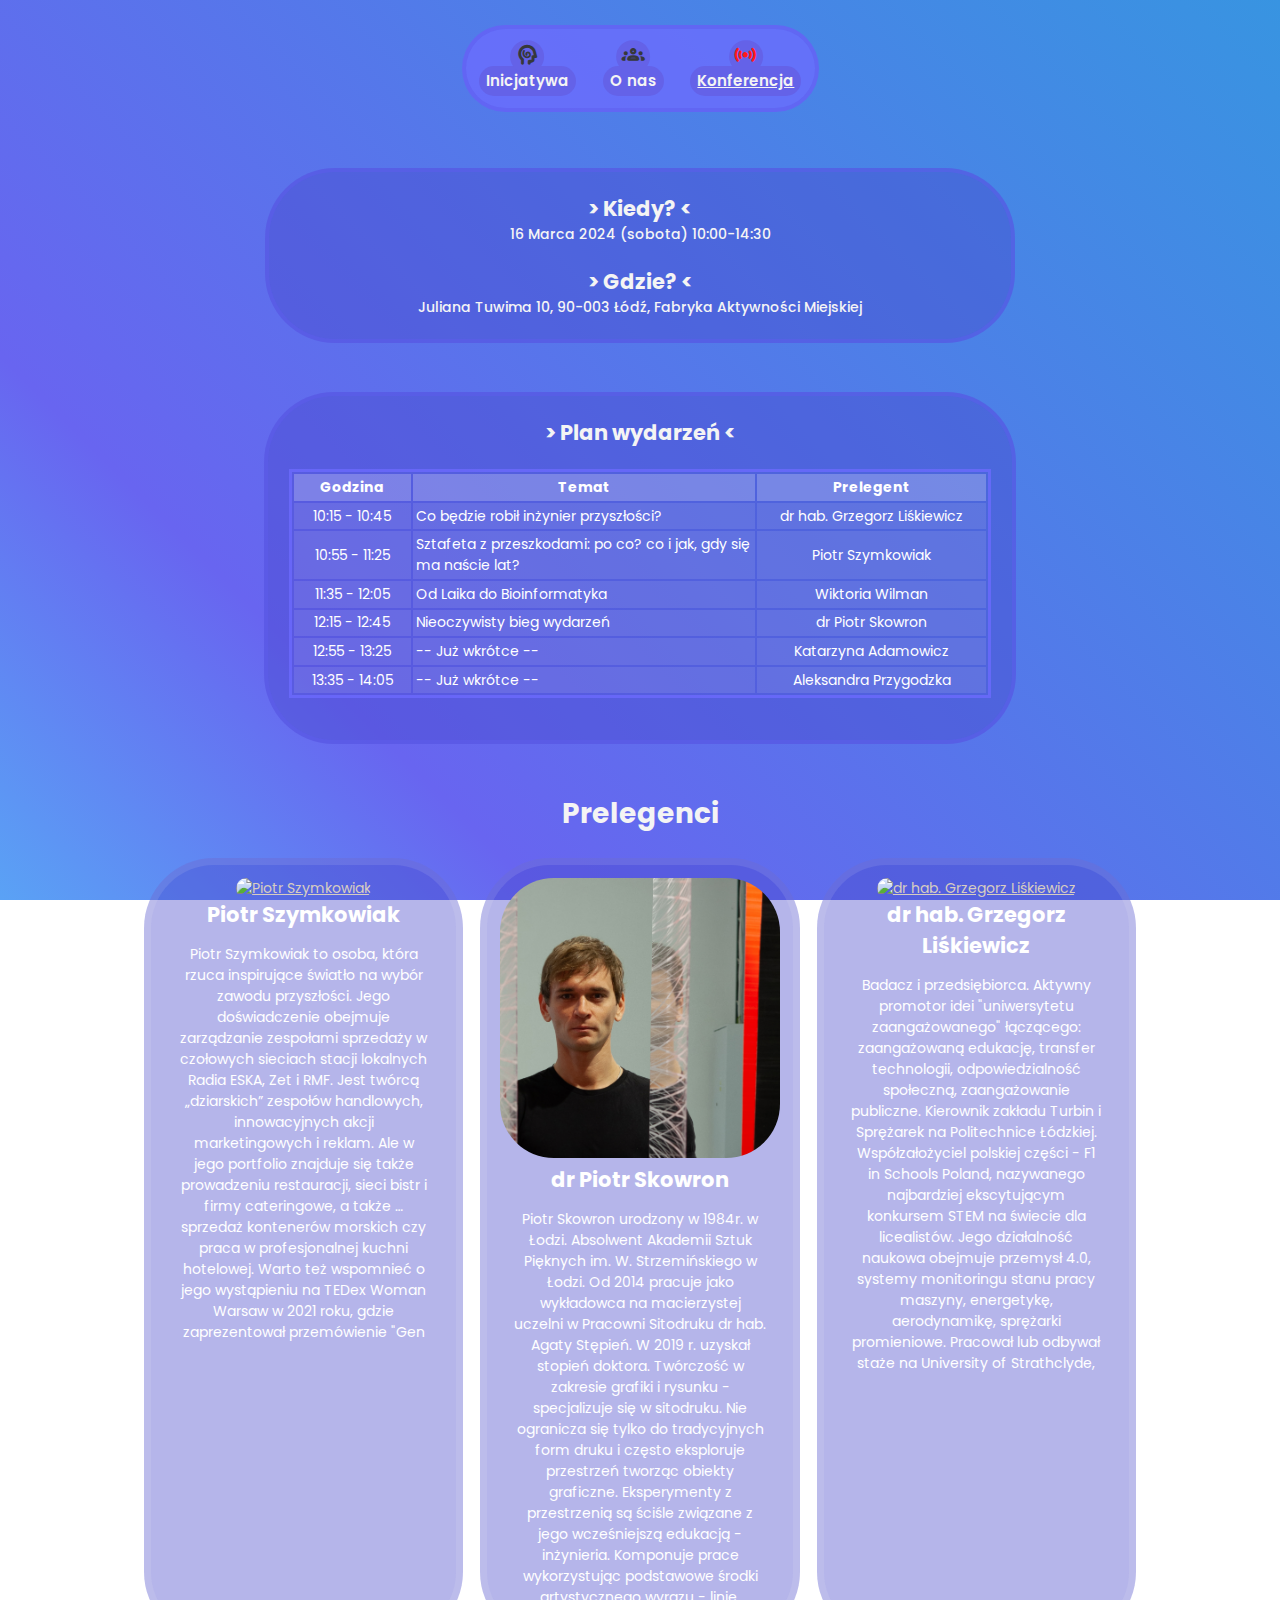
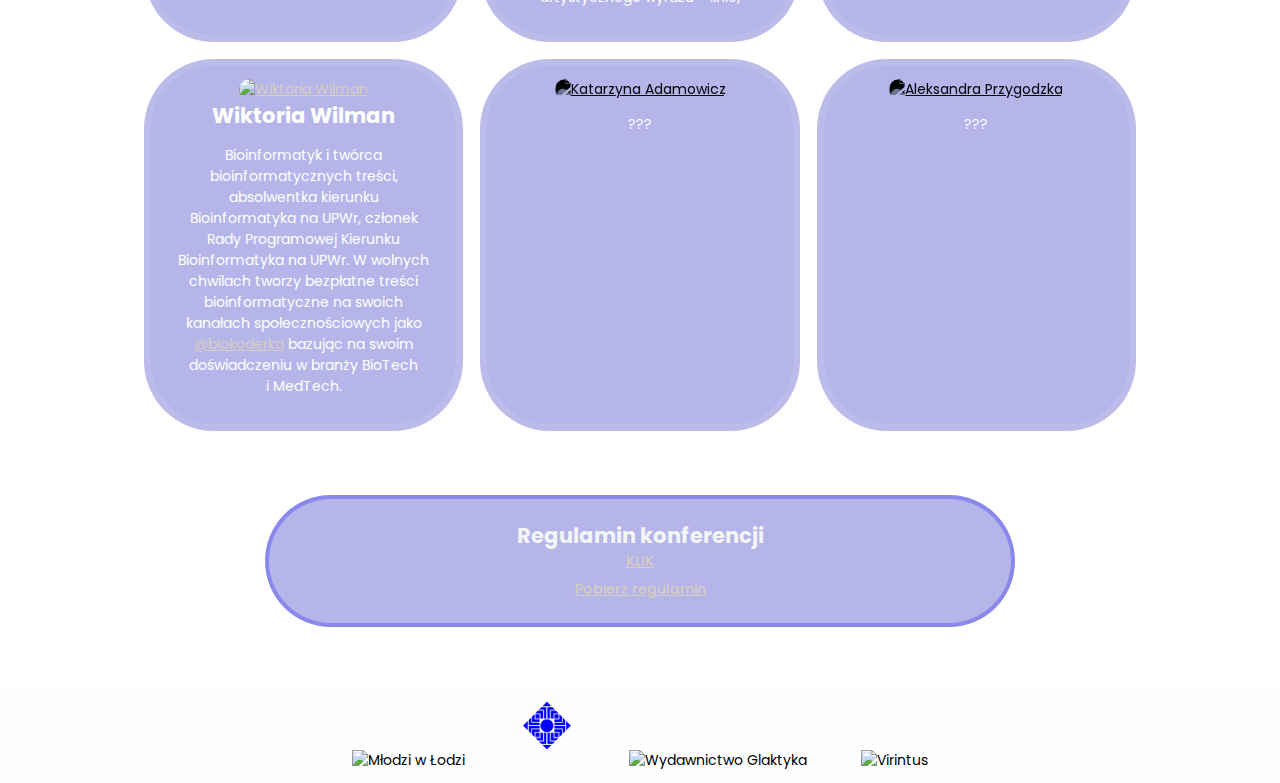
==== konferencja.html @ 632f5983 "Update konferencja.html" ====
<!DOCTYPE html>
<html lang="pl">
<head>
    <meta charset="UTF-8">
    <meta name="viewport" content="width=device-width, initial-scale=1.0">
    <meta http-equiv="ScreenOrientation" content="autoRotate:disabled">
    <title>Kariera Obiecana - Konferencja</title>

    <link rel="stylesheet" href="css/style.css">

    <link rel="icon" href="assets/logo-title2.png">
    <link href="./fontello/css/fontello.css" rel="stylesheet" type="text/css" />
    <link rel="stylesheet" href="https://fonts.googleapis.com/css2?family=Material+Symbols+Rounded:opsz,wght,FILL,GRAD@20..48,100..700,0..1,-50..200" />
</head>
<body>
    <!-- Change pages / navbar (if any are implemented) -->
    <header class="selection-menu">
        
        <a href="index.html">
            Inicjatywa
            <span class="material-symbols-rounded">
                cognition
            </span>
        </a>
        <a href="zespol.html">
            O nas
            <span class="material-symbols-rounded">
                groups
            </span>
        </a>
        <a class="selected" href="konferencja.html">
            Konferencja
            <span style="color: #ff1919" class="material-symbols-rounded">
                sensors
            </span>
        </a>
        <!-- <a href="">
            Zdjęcia
            <img src="./assets/Camera.webp" alt="!">
        </a> -->
    </header>


    <!-- Konferencja - tabela z całym info o konferencji -->

    <!-- 
        co? gdzie? kiedy? 
        10:00 - 14:30
        plan wydarzeń
        prelegenci (zdjęcie icon, odnośnik do profilu):
            Piotr Szymkowiak
            dr. Piotr Skowron
            dr hab. Grzegorz Liśkiewicz
            Wiktoria Wilman
            ???
            ???
    -->

    <!-- Description of what we do -->
    <main>
        <div class="aboutus">
            <h3>> Kiedy? <</h3>
            <p>
                16 Marca 2024 (sobota) 10:00-14:30
            </p> <br>
            <h3>> Gdzie? <</h3>
            <p>
                Juliana Tuwima 10, 90-003 Łódź, Fabryka Aktywności Miejskiej
            </p>
        </div>
        <br>
        <div class="aboutus">
            <h3>> Plan wydarzeń <</h3>
            <br>
            <p>
                <table>
                    <tr>
                        <th>Godzina</th>
                        <th>Temat</th>
                        <th>Prelegent</th>
                    </tr>
                    <tr>
                        <td>10:15 - 10:45</td>
                        <td class="tab-left">Co będzie robił inżynier przyszłości?</td>
                        <td>dr hab. Grzegorz Liśkiewicz</td>
                    </tr>
                    <tr>
                        <td>10:55 - 11:25</td>
                        <td class="tab-left">Sztafeta z przeszkodami: po co? co i jak, gdy się ma naście lat?</td>
                        <td>Piotr Szymkowiak</td>
                    </tr>
                    <tr>
                        <td>11:35 - 12:05</td>
                        <td class="tab-left">Od Laika do Bioinformatyka</td>
                        <td>Wiktoria Wilman</td>
                    </tr>
                    <tr>
                        <td>12:15 - 12:45</td>
                        <td class="tab-left">Nieoczywisty bieg wydarzeń</td>
                        <td>dr Piotr Skowron</td>
                    </tr>
                    <tr>
                        <td>12:55 - 13:25</td>
                        <td class="tab-left">-- Już wkrótce --</td>
                        <td>Katarzyna Adamowicz</td>
                    </tr>
                    <tr>
                        <td>13:35 - 14:05</td>
                        <td class="tab-left">-- Już wkrótce --</td>
                        <td>Aleksandra Przygodzka</td>
                    </tr>
                </table>
                <br>
            </p>
        </div>
        <br>
        <h1>Prelegenci</h1>
        <div class="prelegenci">
            <div id="prl1" class="prelegent">
                <a href="https://www.facebook.com/szymkowiak.piotr" target="_blank"><img src="./prelegenci/piotr_szymkowiak.jpg" alt="Piotr Szymkowiak"></a>
                <h2>Piotr Szymkowiak</h2>
                <p>Piotr Szymkowiak to osoba, która rzuca inspirujące światło na wybór zawodu przyszłości. 
                    Jego doświadczenie obejmuje zarządzanie zespołami sprzedaży w czołowych sieciach stacji lokalnych Radia ESKA, Zet i RMF. 
                    Jest twórcą „dziarskich” zespołów handlowych, innowacyjnych akcji marketingowych i reklam. 
                    Ale w jego portfolio znajduje się także prowadzeniu restauracji, sieci bistr i firmy cateringowe, a także … 
                    sprzedaż kontenerów morskich czy praca w profesjonalnej kuchni hotelowej. 
                    Warto też wspomnieć o jego wystąpieniu na TEDex Woman Warsaw w 2021 roku, gdzie zaprezentował przemówienie "Gen zaradności", opowiadając o doświadczeniach z czasu pandemii: 
                    pieczeniu i sprzedaży torów bezowych oraz rzemieślniczej produkcji kimchi, jako przykładów elastyczności i kreatywności w nieprzewidywalnie zmiennych czasach.</p>
            </div>
            <div id="prl2" class="prelegent">
                <a href="https://www.instagram.com/larkhman/" target="_blank"><img src="./prelegenci/piotr_skowron.jpg" alt="dr Piotr Skowron"></a>
                <h2>dr Piotr Skowron</h2>
                <p>Piotr Skowron urodzony w 1984r. w Łodzi. Absolwent Akademii Sztuk Pięknych
                    im. W. Strzemińskiego w Łodzi. Od 2014 pracuje jako wykładowca na macierzystej uczelni
                    w Pracowni Sitodruku dr hab. Agaty Stępień. W 2019 r. uzyskał stopień doktora. Twórczość
                    w zakresie grafiki i rysunku - specjalizuje się w sitodruku. Nie ogranicza się tylko do tradycyjnych
                    form druku i często eksploruje przestrzeń tworząc obiekty graficzne. Eksperymenty z przestrzenią
                    są ściśle związane z jego wcześniejszą edukacją - inżynieria. Komponuje prace wykorzystując
                    podstawowe środki artystycznego wyrazu - linie, płaszczyzny, kontrasty kolorów i faktur.</p>
            </div>
            <div id="prl3" class="prelegent">
                <a href="https://www.linkedin.com/in/grzegorz-liskiewicz/" target="_blank"><img src="./prelegenci/grzegorz_liskiewicz.jpg" alt="dr hab. Grzegorz Liśkiewicz"></a>
                <h2>dr hab. Grzegorz Liśkiewicz</h2>
                <p>Badacz i przedsiębiorca. Aktywny promotor idei "uniwersytetu zaangażowanego" łączącego: zaangażowaną edukację, transfer technologii, 
                    odpowiedzialność społeczną, zaangażowanie publiczne. Kierownik zakładu Turbin i Sprężarek na Politechnice Łódzkiej. 
                    Współzałożyciel polskiej części - F1 in Schools Poland, nazywanego najbardziej ekscytującym konkursem STEM na świecie dla licealistów.
                    Jego działalność naukowa obejmuje przemysł 4.0, systemy monitoringu stanu pracy maszyny, energetykę, aerodynamikę, sprężarki promieniowe. 
                    Pracował lub odbywał staże na University of Strathclyde, University of Leeds, University of Oxford, University of Cambridge, General Electric. 
                    Pełnił funkcje pełnomocnika Rektora ds. Przedsiębiorczości Akademickiej, Członka Zarządu Stowarzyszenia Top 500 Innovators i Spółki Celowej Politechniki Łódzkiej. 
                    Jest członkiem American Society of Mechanical Engineering, Institute of Physics, The Institution of Engineering and Technology, 
                    Strathclyde Alumni Society. Mentor w programach TopMinds oraz Startups by Łódź.</p>
            </div>
            <div id="prl4" class="prelegent">
                <a href="https://www.instagram.com/biokoderka/" target="_blank"><img src="./prelegenci/Wiktoria-Wilman.png" alt="Wiktoria Wilman"></a>
                <h2>Wiktoria Wilman</h2>
                <p>Bioinformatyk i twórca bioinformatycznych treści, absolwentka kierunku Bioinformatyka na UPWr, członek Rady Programowej Kierunku Bioinformatyka na UPWr. W wolnych chwilach tworzy bezpłatne treści bioinformatyczne na swoich kanałach społecznościowych jako <a href="https://www.instagram.com/biokoderka/">@biokoderka</a> bazując na swoim doświadczeniu w branży BioTech <br>i MedTech.</p>
            </div>
            <div id="prl5" class="prelegent">
                <a href="" target="_blank"><img class="blue-filter" src="./assets/onas.png" alt="Katarzyna Adamowicz"></a>
                <h2><!--Katarzyna Adamowicz--></h2>
                <p>???</p>
            </div>
            <div id="prl6" class="prelegent">
                <a href="" target="_blank"><img class="blue-filter" src="./assets/onas.png" alt="Aleksandra Przygodzka"></a>
                <h2><!--Aleksandra Przygodzka--></h2>
                <p>???</p>
            </div>
        </div>
    </main>
    <div class="aboutus">
        <h3>Regulamin konferencji </h3>
        <p><a target="_blank" href="./Regulamin_Konferencji.pdf">KLIK</a></p>
        
        <p><a href="./Regulamin_Konferencji.pdf" download="./Regulamin_Konferencji.pdf" target="_blank"><i class="icon-download icon-text" title=" "></i> Pobierz regulamin</a></p>
    </div>
    <footer>
        <img class="partner-icon" src="./assets/patronat/logo-mlodzi.png" alt="Młodzi w Łodzi" data-link="https://mlodziwlodzi.pl/">
        <img class="partner-icon" src="./assets/patronat/logo-zsp9.png" alt="Zespół Szkół Politechnicznych nr 9" data-link="https://zsp9.pl/">
        <img class="partner-icon" src="./assets/patronat/galaktyka_logo.png" alt="Wydawnictwo Glaktyka" data-link="https://www.galaktyka.com.pl/">
        <img class="partner-icon" src="./assets/patronat/virintus_logo.png" alt="Virintus" data-link="https://virintus.pl/">
    </footer>
    <script src="js/partners.js"></script>
    <!-- <script src="js/block-inspect-element.js"></script> -->
</body>
</html>
---- css/style.css ----
@import url('https://fonts.googleapis.com/css2?family=Montserrat:wght@300;400;500;600;700&display=swap');
@import url('https://fonts.googleapis.com/css2?family=Poppins:wght@200;300;400;500;600;700;800;900&display=swap');

* {
    margin: 0;
    padding: 0;
    text-align: center;

    /* font-family: 'Montserrat', sans-serif; */
    font-family: 'Poppins', sans-serif;
}

.hidden {
    display: none;
}

html {
    font-size: 16px;
}

/* A media query for devices smaller than 1600px to scale down "rem" */
@media (max-width: 1660px) {
    html {
        font-size: 14px;
    }
}

body {
    background: linear-gradient(45deg, rgb(90, 162, 245) 0%, rgba(104,101,240,1) 25%, rgba(56,148,225,1) 100%);
    background-repeat: no-repeat;
    background-attachment: fixed;
    min-height: 100vh;

    display: flex;
    justify-content: center;
    align-items: center;
    flex-direction: column;

    row-gap: 4rem;
}

main {
    display: flex;
    justify-content: center;
    align-items: center;
    flex-direction: column;

    row-gap: 1rem;

    /* min-height: 60vh; */
    width: 100%;

    /* overflow-y: auto; */
}

table {
    color: #ffffff;
    text-align: left;
    border: 3px solid rgba(110, 107, 255, 0.75);
    overflow: hidden;
}

td, th {
    width: 24em;
    padding: 0.2em;
    background: rgba(255, 255, 255, 0.1) 50%;
}

th {
    text-align: center;
    background: rgba(255,255,255, 0.23) 0%;
}

tr :first-child {
    width: 8em;
}
tr :last-child {
    width: 16em;
}

tr:hover {
    background-color: rgba(255,255,255, 0.05);
}
tr:first-child:hover{
    background: rgba(255,255,255, 0.0) 0%;
}

.tab-left{
    text-align: left;
}

.selection-menu {
    position: relative;
    /* width: clamp(30vw, 15rem, 90vw); */
    height: 5vh;
    padding: 1.7em;
    padding-left: 4em;
    padding-right: 4em;
    margin-top: 1.8rem;

    background-color: rgba(110, 107, 255, 0.75);
    border: 0.3rem solid rgba(94, 92, 238, 0.5);
    border-radius: 5rem;

    display: flex;
    justify-content: center;
    align-items: center;
    flex-wrap: nowrap;

    gap: 10%;
}

.selection-menu a {
    position: relative;
    cursor: pointer;
    text-decoration-line: none;
    color: rgb(244,244,244);
    font-weight: 600;
    font-size: 1.5em;

    background-color: rgba(100, 98, 232, 1);
    /* border: 0.2rem solid rgba(94, 92, 238, 0.25); */
    border-radius: 1em;
    padding: 0.25rem 0.5rem;

    flex-shrink: 0;
}

.selection-menu a span {
    position: absolute;

    color: #36383b;
    font-weight: 800;
    font-size: 1.5em;

    transform: translate(-50%, -50%);
    left: 50%;
    top: -0.4em;

    width: 1.1em;
    height: 1.1em;
    padding: 0.2em;

    background-color: rgba(100, 98, 232, 1);
    border-radius: 1em;
}

.selection-menu a:has(span) {
    top: 0.8em;
}

@media (max-width: 1440px) {
    .selection-menu {
        font-size: 10px;
    }
}

@keyframes popIn {
    0% {
        transform: scale(0.6);
    }
    100% {
        transform: scale(1);
    }
}

.selection-menu .selected {
    text-decoration-line: underline;
    /* color: rgb(244,244,244);*/
    /*font-size: 1.5rem;*/
    /*font-weight: 600;*/
    animation: popIn 0.3s ease 0s;
}
.selection-menu .arrow {
    position: absolute;

    color: white;
    width: 1.5rem;
    height: 1.5rem;
    transform: translateX(-50%);

    pointer-events: none;

    left: 50%;
    top: -5px;
    transition: 0.3s ease;
}

/* -------------------------------------------- */
/* The underline when hovering over categories! */

.selection-menu a {
    transition: all 0.3s ease 0s;
}
.selection-menu a:hover {
    color: rgb(159, 255, 218)
}

.selection-menu a::after {
    content: '';
    position: absolute;
    top: 100%;
    left: 50%;
    height: 2px;
    background: #fff;
    pointer-events: none;

    width: 0;
    transform: translate(-50%, 10px);
    opacity: 0.5;

    transition: transform 0.3s, width 0.3s 0.2s ease-in-out, opacity 0.3s 0.5s;

}
.selection-menu a:hover::after {
    width: 100%;
    opacity: 1;
    transform: translate(-50%, 2px);
}

/* ----------- */
/* Bottom text */

.aboutus {
    padding: 1.5rem;
    border-radius: 5rem;
    background-color: rgba(71, 69, 202, 0.4);
    border: 0.3rem solid rgba(94, 92, 238, 0.5);
    overflow-y: auto;
}

.aboutus p {
    width: clamp(15rem, 50rem, calc(100vw - 4rem));
    font-weight: 500;
    color: rgb(245,245,245);

    /* -webkit-text-stroke: 1px rgba(230,230,230, 0.1); */
    overflow: auto;
    max-height: 80%;
    padding: 0;
    margin: 0;
    overflow: hidden;
}

.aboutus h3 {
    font-size: 1.5em;
}

/* .spacer {
    flex-grow: 0.5;
} */


/* ------------------ */
/* Social media icons */

.socials {
    position: relative;

    width: 25rem;
    height: 3.5rem;

    background-color: rgba(255,255,255,0.07);
    border-radius: 5rem;

    display: flex;
    justify-content: center;
    align-items: center;
    gap: 0.5rem;
}

.socials > * {
    height: 2.25rem;
    width: 2.25rem;

    opacity: 1;

    cursor: pointer;
    transition: 0.25s;
}

.socials > *:hover {
    transform: scale(1.25);
}

.socials > *:hover ~ .social-window {
    border: 0.4rem solid rgba(255,255,255,1);
}


.socials .arrow {
    position: absolute;
    right: 10%;
}

/* ------------------------------------------------- */
/* Window that opens up under the social media icons */

.social-window {
    position: relative;

    background-color: rgba(244,244,244,0.1);
    border: 0.35rem solid rgba(255,255,255,0.1);
    border-radius: 3rem;

    width: clamp(10rem, 25rem, calc(100vw - 0.2rem));
    height: 15rem;

    transition: 0.3s;

    display: flex;
    justify-content: center;
    align-items: center;
    flex-direction: column;
}

.social-window .title {
    font-size: 1.5rem;
}
.social-window .description {
    width: 80%;
}

.social-window .visit {
    position: absolute;
    bottom: -0.175rem;

    transform: translateY(50%);

    font-weight: 700;
    font-size: 1rem;

    background-color: rgb(168, 175, 245);
    color: rgb(22,22,22);
    border: 0.35rem solid rgba(255,255,255,0.9);

    border-radius: 1em;
    padding: 0.5em 1em;

    cursor: pointer;
    transition: 0.1s;
}

.social-window .visit:hover {
    transform: translateY(50%) scale(1.1);
}

.social-icon {
    position: absolute;
    transform: translate(-50%, -50%);
    top: 50%;
    left: -0.2rem; /* half the border */

    height: 3rem;
    width: 3rem;

    transition: opacity 0.3s;
}

.icon-text {
    position: relative;
    top: 0.2rem;
    font-size: 1.4rem;
    color: white;
    font-weight: 100;
}


/* ///////////////////////// */
/* Logo spinning / container */

.logo-container {
    position: relative;

    width: 15rem;
    height: 15rem;

    display: flex;
    justify-content: center;
    align-items: center;
}

@keyframes spin {
    to {
        transform: rotate(360deg);
    }
}

.logo, .logo-spinner {
    position: relative;

    border-radius: 100%;
    width: 15rem;
    height: 15rem;

    z-index: 1;
}

.logo-spinner {
    position: absolute;
    border: 0.4rem dashed ghostwhite;

    z-index: -1;
    pointer-events: none;


    animation: spin 60s linear infinite;
    transition: 0.1s ease;
}

.logo:hover ~ .logo-spinner{
    border: 0.2rem dashed ghostwhite;
    /* animation-duration: 30s; */
    animation: spin 20s linear infinite;
}


/* ------------ */
/* Konferencja! */

h1, h3 {
    color: rgb(244,244,244);
}

.blue-filter {
    filter: brightness(1.2) invert(1) sepia(1) hue-rotate(180deg);
}

.prelegent img {
    border-radius: 3.85em;
    width: 20em;
    height: 20em;
    
}

.prelegent {
    color: #ffff;
    border-radius: 5em;
    width: 20em;
    max-height: 850px;
    padding: 1%;
    text-align: center;
    background-color: rgba(71, 69, 202, 0.4);

    margin: 0.6em;
    transition: all 0.1s;
    border: 0.5em solid rgba(244,244,244,0.1);
}

.prelegent:hover {
    border: 0.5em solid rgba(244,244,244, 0.5);
    transform: scale(1.07);
}

.prelegent p {
    margin: 1em;
    max-height: 400px;
    overflow: auto;
}

.prelegenci {
    display: flex;
    flex-wrap: wrap;
    justify-content: center;
    max-width: 1500px;
}



/* @media (max-width: 890px) {
    .prelegenci {
        font-size: 0.85em;
    }
}
@media (max-width: 760px) {
    .prelegenci {
        font-size: 0.7em;
    }
} */

footer {
    background-color: rgba(244,244,244,0.1);
    border-top: 0.35rem solid rgba(255,255,255,0.1);
    width: 100%;
}

.partner-icon {
    height: 4rem;
    margin: 0.8rem 25px;

    transition: 0.5s ease 0s;
}

.partner-icon:hover {
    transform: scale(1.1);
    cursor: pointer;
}


/* --------- */
/* Scrollbar */
/* --------- */
:root {
    --scrollbar-color: rgb(89, 163, 227);
    --scrollbar-thumb: rgb(22, 86, 146);
    --scrollbar-hover: rgb(27, 104, 176);
}

::-webkit-scrollbar{
	width: 12px;
}
::-webkit-scrollbar-track{
	background: var(--scrollbar-color);
}
::-webkit-scrollbar-thumb{
	background: var(--scrollbar-thumb);
	border-radius: 100vw;
}
::-webkit-scrollbar-thumb:hover{
	background: var(--scrollbar-hover);
}
@supports (scrollbar-color: var(--scrollbar-thumb) var(--scrollbar-color)){
	*{
		scrollbar-color: var(--scrollbar-thumb);
		scrollbar-width: 12px;
	}
}

.prelegent ::-webkit-scrollbar-thumb{
    background: var(--scrollbar-color);
}

.prelegent ::-webkit-scrollbar-track{
    background: transparent;
}

.prelegent ::-webkit-scrollbar{
    width: 8px;
}

a {
    color: #d7cdc1;
}

.target {
    background: #919de3;
}
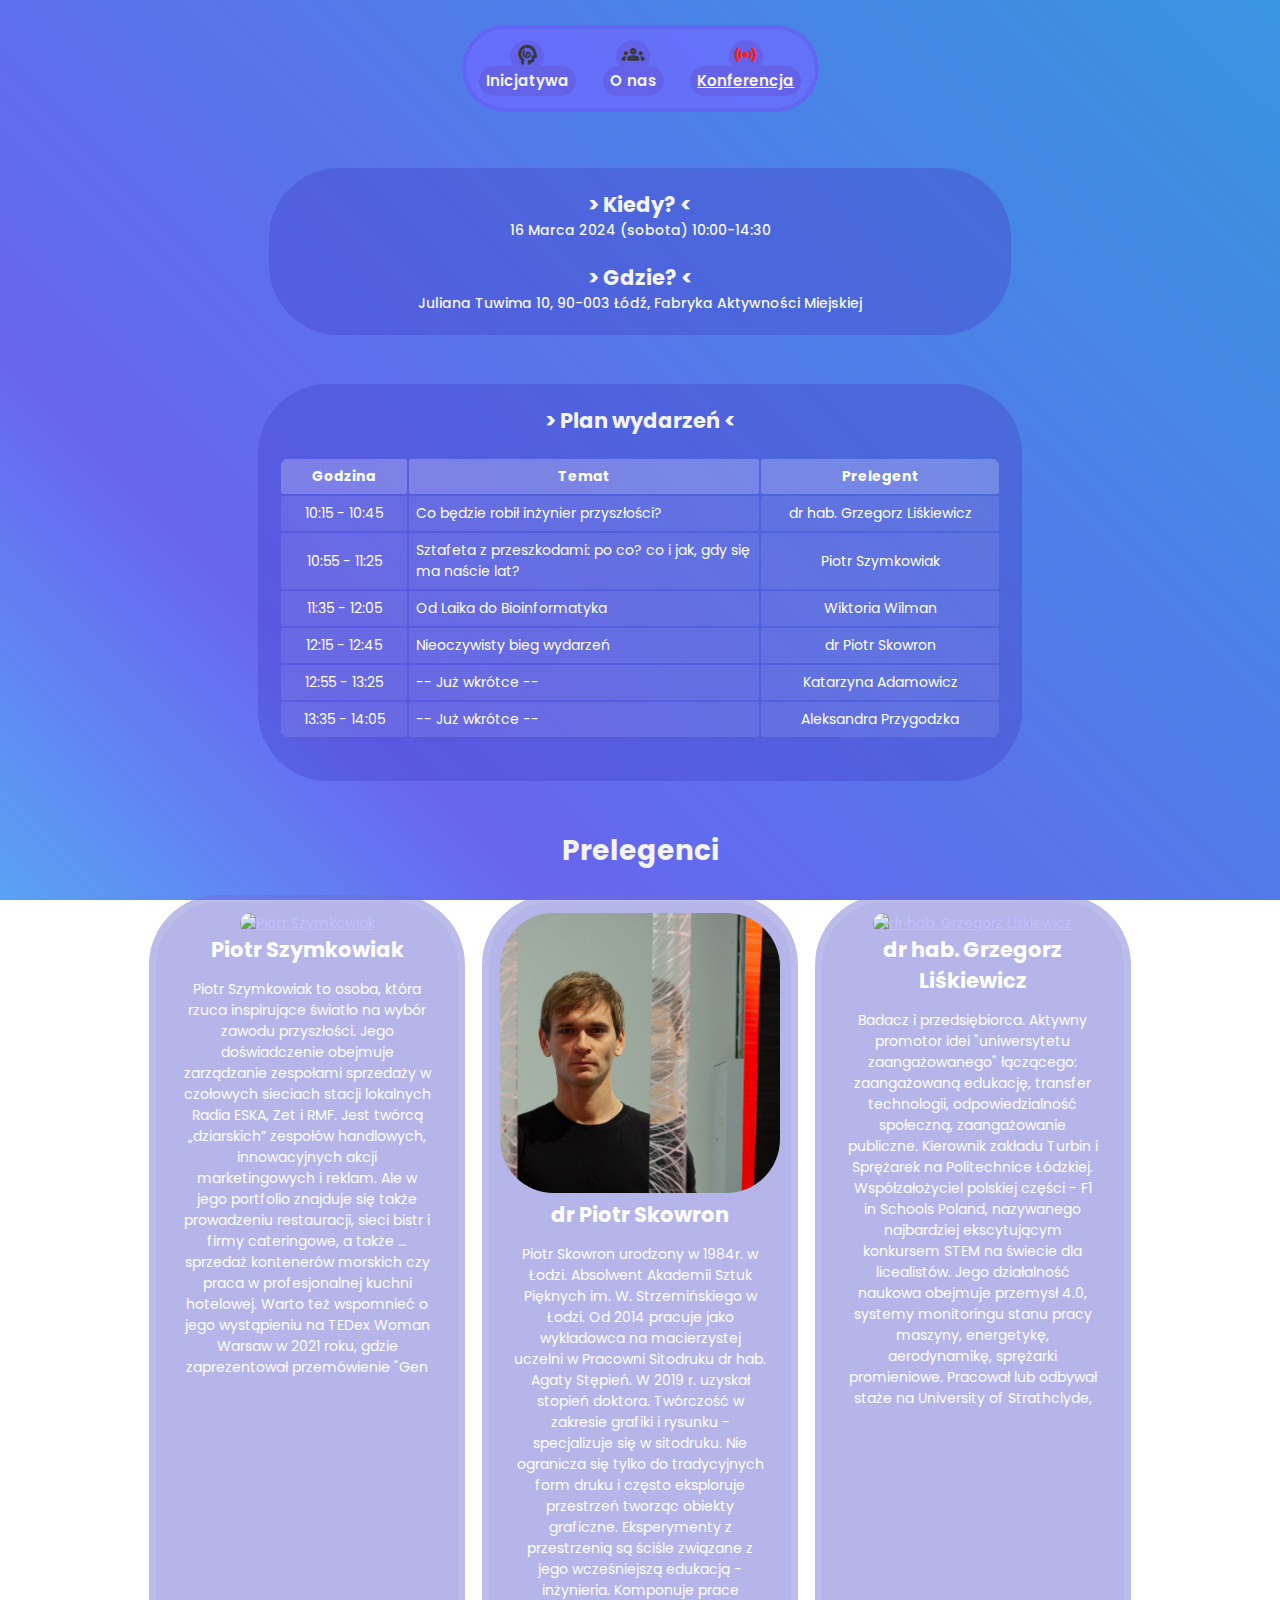
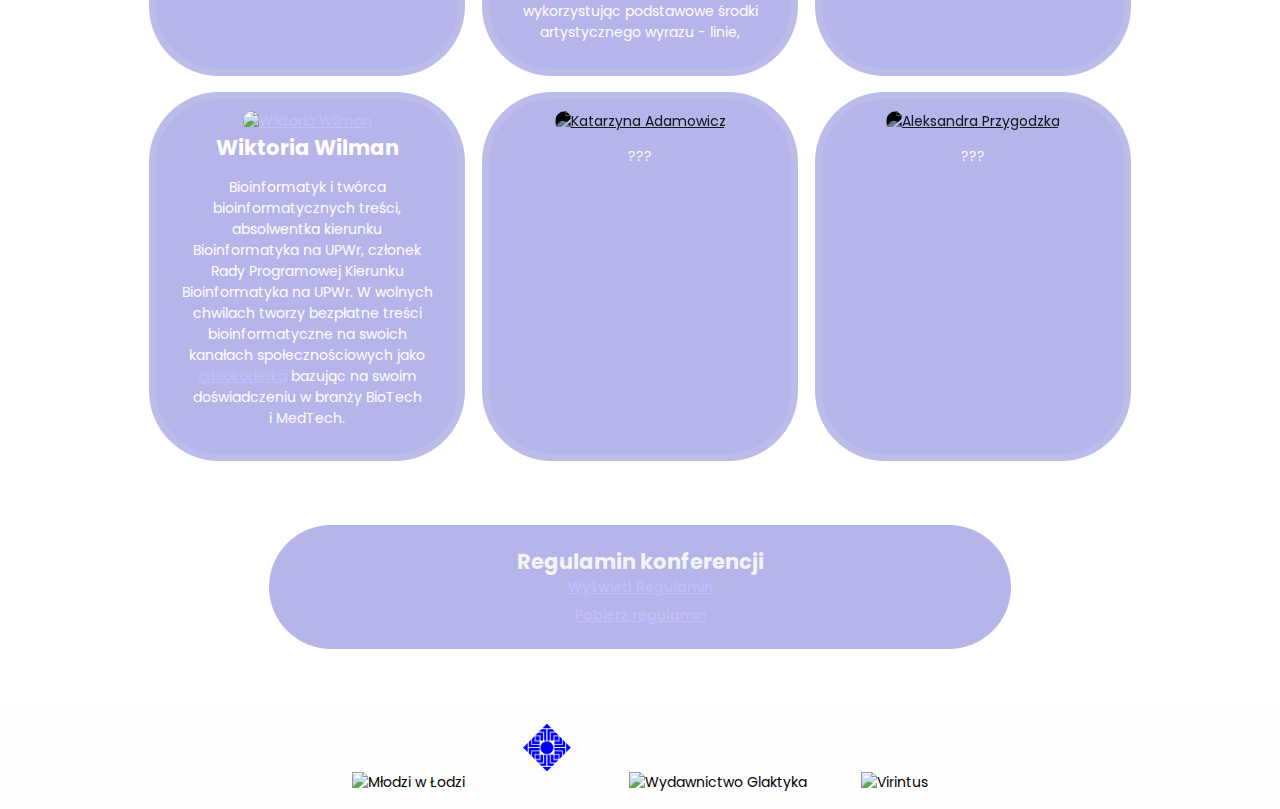
==== commit 91f64fe3: "href" ====
--- a/konferencja.html
+++ b/konferencja.html
@@ -169,7 +169,7 @@
     </main>
     <div class="aboutus">
         <h3>Regulamin konferencji </h3>
-        <p><a target="_blank" href="./Regulamin_Konferencji.pdf">KLIK</a></p>
+        <p><a target="_blank" href="./Regulamin_Konferencji.pdf">Wyświetl Regulamin</a></p>
         
         <p><a href="./Regulamin_Konferencji.pdf" download="./Regulamin_Konferencji.pdf" target="_blank"><i class="icon-download icon-text" title=" "></i> Pobierz regulamin</a></p>
     </div>
--- a/css/style.css
+++ b/css/style.css
@@ -56,14 +56,16 @@
 table {
     color: #ffffff;
     text-align: left;
-    border: 3px solid rgba(110, 107, 255, 0.75);
+    /* border: 3px solid rgba(110, 107, 255, 0.75); */
+    border-radius: 1em;
     overflow: hidden;
 }
 
 td, th {
     width: 24em;
-    padding: 0.2em;
+    padding: 0.5em;
     background: rgba(255, 255, 255, 0.1) 50%;
+    border-radius: 0.15em;
 }
 
 th {
@@ -166,10 +168,7 @@
 
 .selection-menu .selected {
     text-decoration-line: underline;
-    /* color: rgb(244,244,244);*/
-    /*font-size: 1.5rem;*/
-    /*font-weight: 600;*/
-    animation: popIn 0.3s ease 0s;
+    animation: popIn 0.25s ease 0s;
 }
 .selection-menu .arrow {
     position: absolute;
@@ -183,14 +182,14 @@
 
     left: 50%;
     top: -5px;
-    transition: 0.3s ease;
+    transition: 0.25s ease;
 }
 
 /* -------------------------------------------- */
 /* The underline when hovering over categories! */
 
 .selection-menu a {
-    transition: all 0.3s ease 0s;
+    transition: all 0.25s ease 0s;
 }
 .selection-menu a:hover {
     color: rgb(159, 255, 218)
@@ -225,7 +224,7 @@
     padding: 1.5rem;
     border-radius: 5rem;
     background-color: rgba(71, 69, 202, 0.4);
-    border: 0.3rem solid rgba(94, 92, 238, 0.5);
+    /* border: 0.3rem solid rgba(100, 98, 232, 1); */
     overflow-y: auto;
 }
 
@@ -462,7 +461,7 @@
     display: flex;
     flex-wrap: wrap;
     justify-content: center;
-    max-width: 1500px;
+    max-width: 79em;
 }
 
 
@@ -481,13 +480,13 @@
 footer {
     background-color: rgba(244,244,244,0.1);
     border-top: 0.35rem solid rgba(255,255,255,0.1);
+    border-bottom: 0.35rem solid rgba(255,255,255,0.1);
     width: 100%;
 }
 
 .partner-icon {
     height: 4rem;
     margin: 0.8rem 25px;
-
     transition: 0.5s ease 0s;
 }
 
@@ -531,7 +530,7 @@
 }
 
 .prelegent ::-webkit-scrollbar-track{
-    background: transparent;
+    background: transparent; 
 }
 
 .prelegent ::-webkit-scrollbar{
@@ -539,7 +538,11 @@
 }
 
 a {
-    color: #d7cdc1;
+    color: #c4bdfe;
+}
+
+a:hover {
+    color: #f5f5f5;
 }
 
 .target {
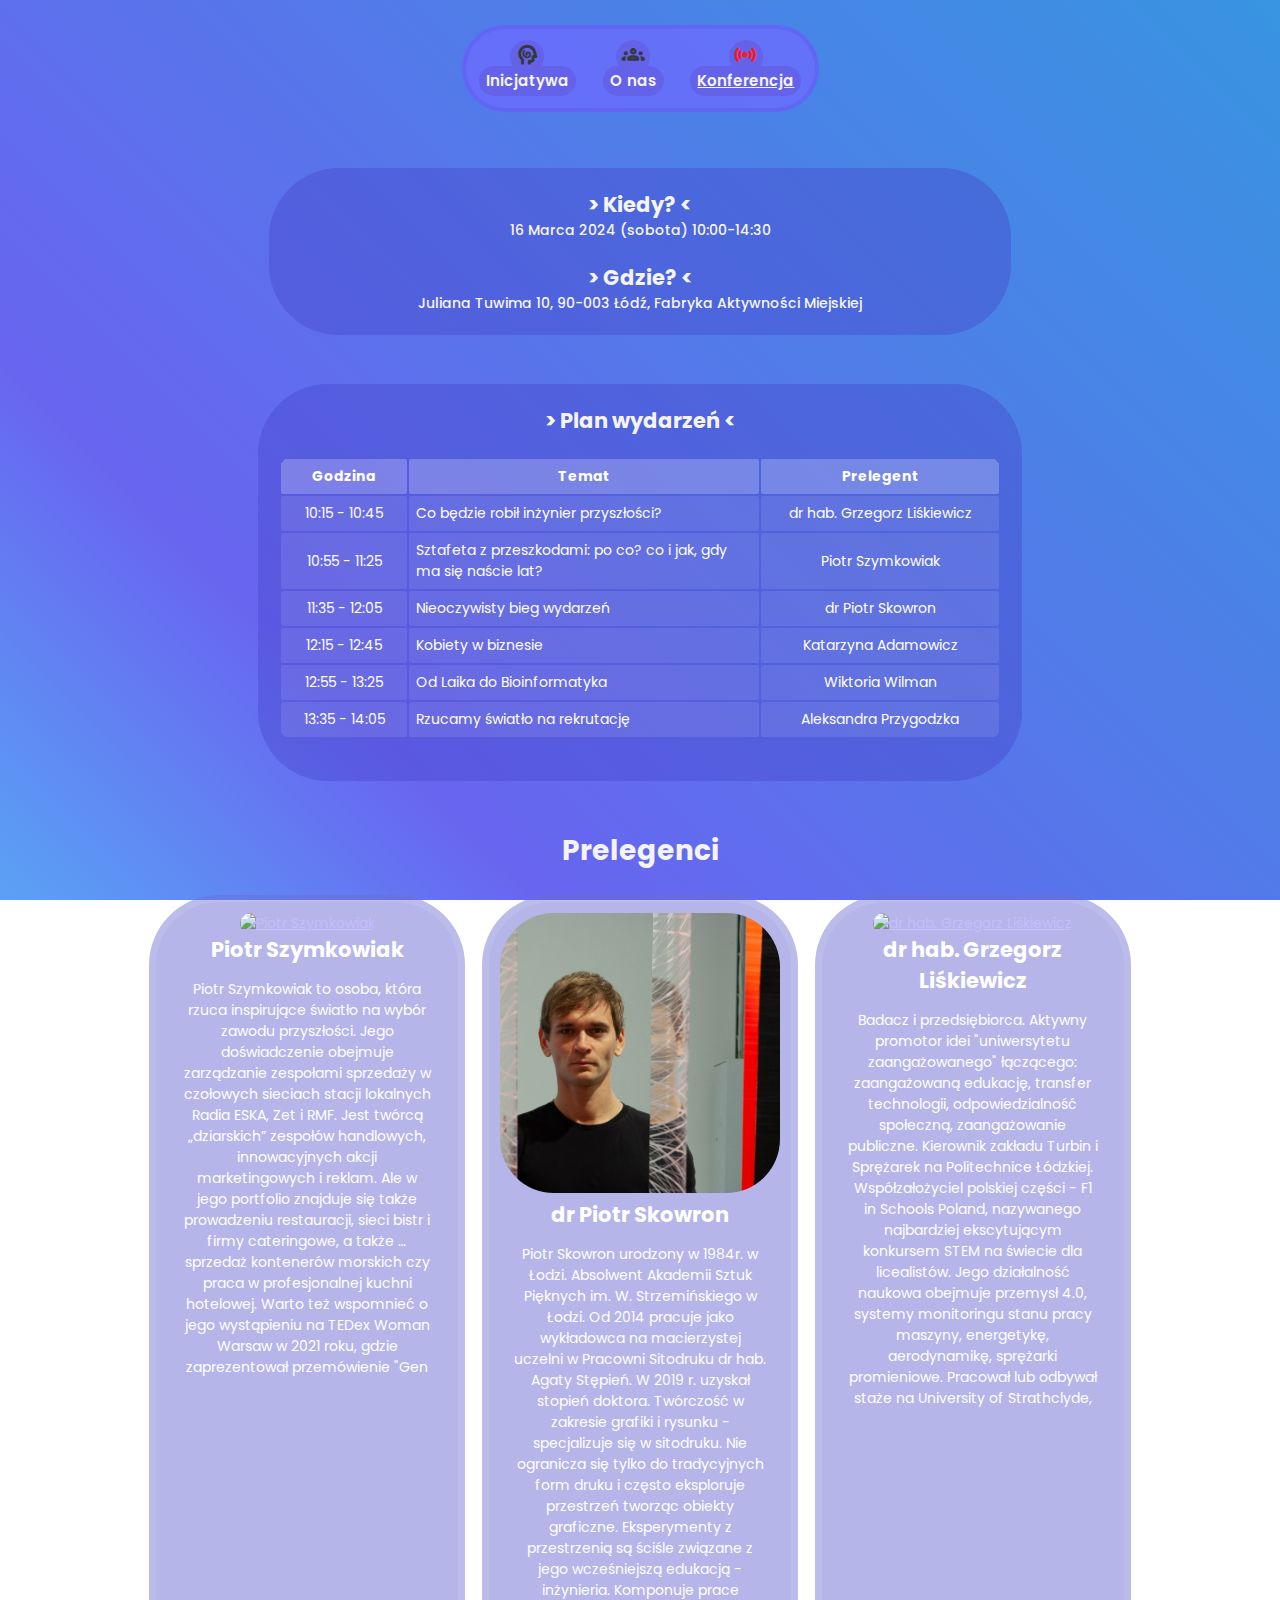
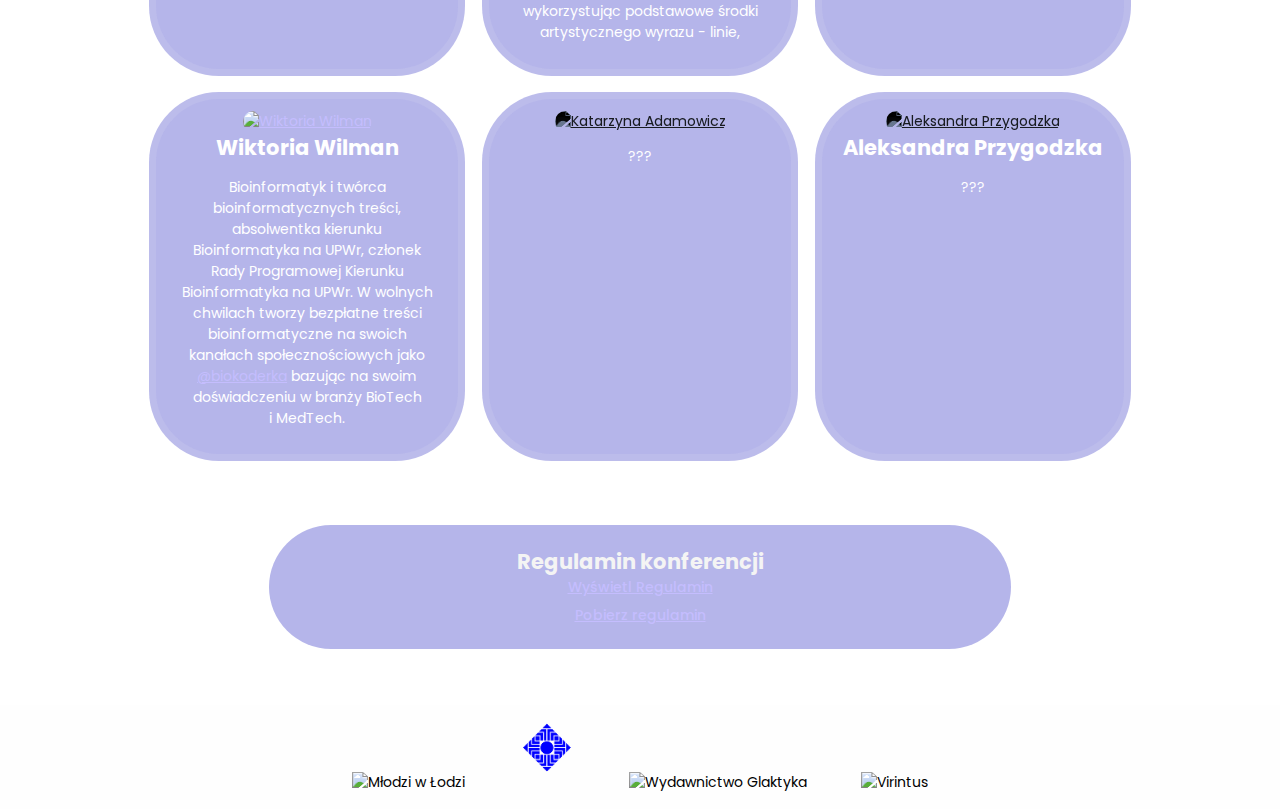
==== commit 8fcee994: "Update konferencja.html" ====
--- a/konferencja.html
+++ b/konferencja.html
@@ -40,22 +40,6 @@
         </a> -->
     </header>
 
-
-    <!-- Konferencja - tabela z całym info o konferencji -->
-
-    <!-- 
-        co? gdzie? kiedy? 
-        10:00 - 14:30
-        plan wydarzeń
-        prelegenci (zdjęcie icon, odnośnik do profilu):
-            Piotr Szymkowiak
-            dr. Piotr Skowron
-            dr hab. Grzegorz Liśkiewicz
-            Wiktoria Wilman
-            ???
-            ???
-    -->
-
     <!-- Description of what we do -->
     <main>
         <div class="aboutus">
@@ -86,27 +70,27 @@
                     </tr>
                     <tr>
                         <td>10:55 - 11:25</td>
-                        <td class="tab-left">Sztafeta z przeszkodami: po co? co i jak, gdy się ma naście lat?</td>
+                        <td class="tab-left">Sztafeta z przeszkodami: po co? co i jak, gdy ma się naście lat?</td>
                         <td>Piotr Szymkowiak</td>
                     </tr>
                     <tr>
                         <td>11:35 - 12:05</td>
+                        <td class="tab-left">Nieoczywisty bieg wydarzeń</td>
+                        <td>dr Piotr Skowron</td>
+                    </tr>
+                    <tr>
+                        <td>12:15 - 12:45</td>
+                        <td class="tab-left">Kobiety w biznesie</td>
+                        <td>Katarzyna Adamowicz</td>
+                    </tr>
+                    <tr>
+                        <td>12:55 - 13:25</td>
                         <td class="tab-left">Od Laika do Bioinformatyka</td>
                         <td>Wiktoria Wilman</td>
                     </tr>
                     <tr>
-                        <td>12:15 - 12:45</td>
-                        <td class="tab-left">Nieoczywisty bieg wydarzeń</td>
-                        <td>dr Piotr Skowron</td>
-                    </tr>
-                    <tr>
-                        <td>12:55 - 13:25</td>
-                        <td class="tab-left">-- Już wkrótce --</td>
-                        <td>Katarzyna Adamowicz</td>
-                    </tr>
-                    <tr>
                         <td>13:35 - 14:05</td>
-                        <td class="tab-left">-- Już wkrótce --</td>
+                        <td class="tab-left">Rzucamy światło na rekrutację</td>
                         <td>Aleksandra Przygodzka</td>
                     </tr>
                 </table>
@@ -158,11 +142,11 @@
             <div id="prl5" class="prelegent">
                 <a href="" target="_blank"><img class="blue-filter" src="./assets/onas.png" alt="Katarzyna Adamowicz"></a>
                 <h2><!--Katarzyna Adamowicz--></h2>
-                <p>???</p>
+                <p>???<!-- Poprowadzi prezentację na temat Kobiet w biznesie. Siła i różnorodności jednostki. W prezentacji podzieli się swoją wiedzą i wieloletnim doświadczeniem w pracy w przemyśle oraz opowie o postrzeganiu kobiet w biznesie wczoraj i dziś.--></p>
             </div>
             <div id="prl6" class="prelegent">
-                <a href="" target="_blank"><img class="blue-filter" src="./assets/onas.png" alt="Aleksandra Przygodzka"></a>
-                <h2><!--Aleksandra Przygodzka--></h2>
+                <a href="" target="_blank"><img class="blue-filter" src="./prelegenci/aleksandra_przygodzka.png" alt="Aleksandra Przygodzka"></a>
+                <h2>Aleksandra Przygodzka</h2>
                 <p>???</p>
             </div>
         </div>
@@ -180,6 +164,6 @@
         <img class="partner-icon" src="./assets/patronat/virintus_logo.png" alt="Virintus" data-link="https://virintus.pl/">
     </footer>
     <script src="js/partners.js"></script>
-    <!-- <script src="js/block-inspect-element.js"></script> -->
+    <script src="js/block-inspect-element.js"></script>
 </body>
 </html>
--- a/css/style.css
+++ b/css/style.css
@@ -208,7 +208,7 @@
     transform: translate(-50%, 10px);
     opacity: 0.5;
 
-    transition: transform 0.3s, width 0.3s 0.2s ease-in-out, opacity 0.3s 0.5s;
+    transition: transform 0.3s, width 0.3s 0.12s ease-in-out, opacity 0.3s 0.5s;
 
 }
 .selection-menu a:hover::after {
@@ -487,11 +487,11 @@
 .partner-icon {
     height: 4rem;
     margin: 0.8rem 25px;
-    transition: 0.5s ease 0s;
+    transition: 0.35s ease 0s;
 }
 
 .partner-icon:hover {
-    transform: scale(1.1);
+    transform: scale(1.25);
     cursor: pointer;
 }
 
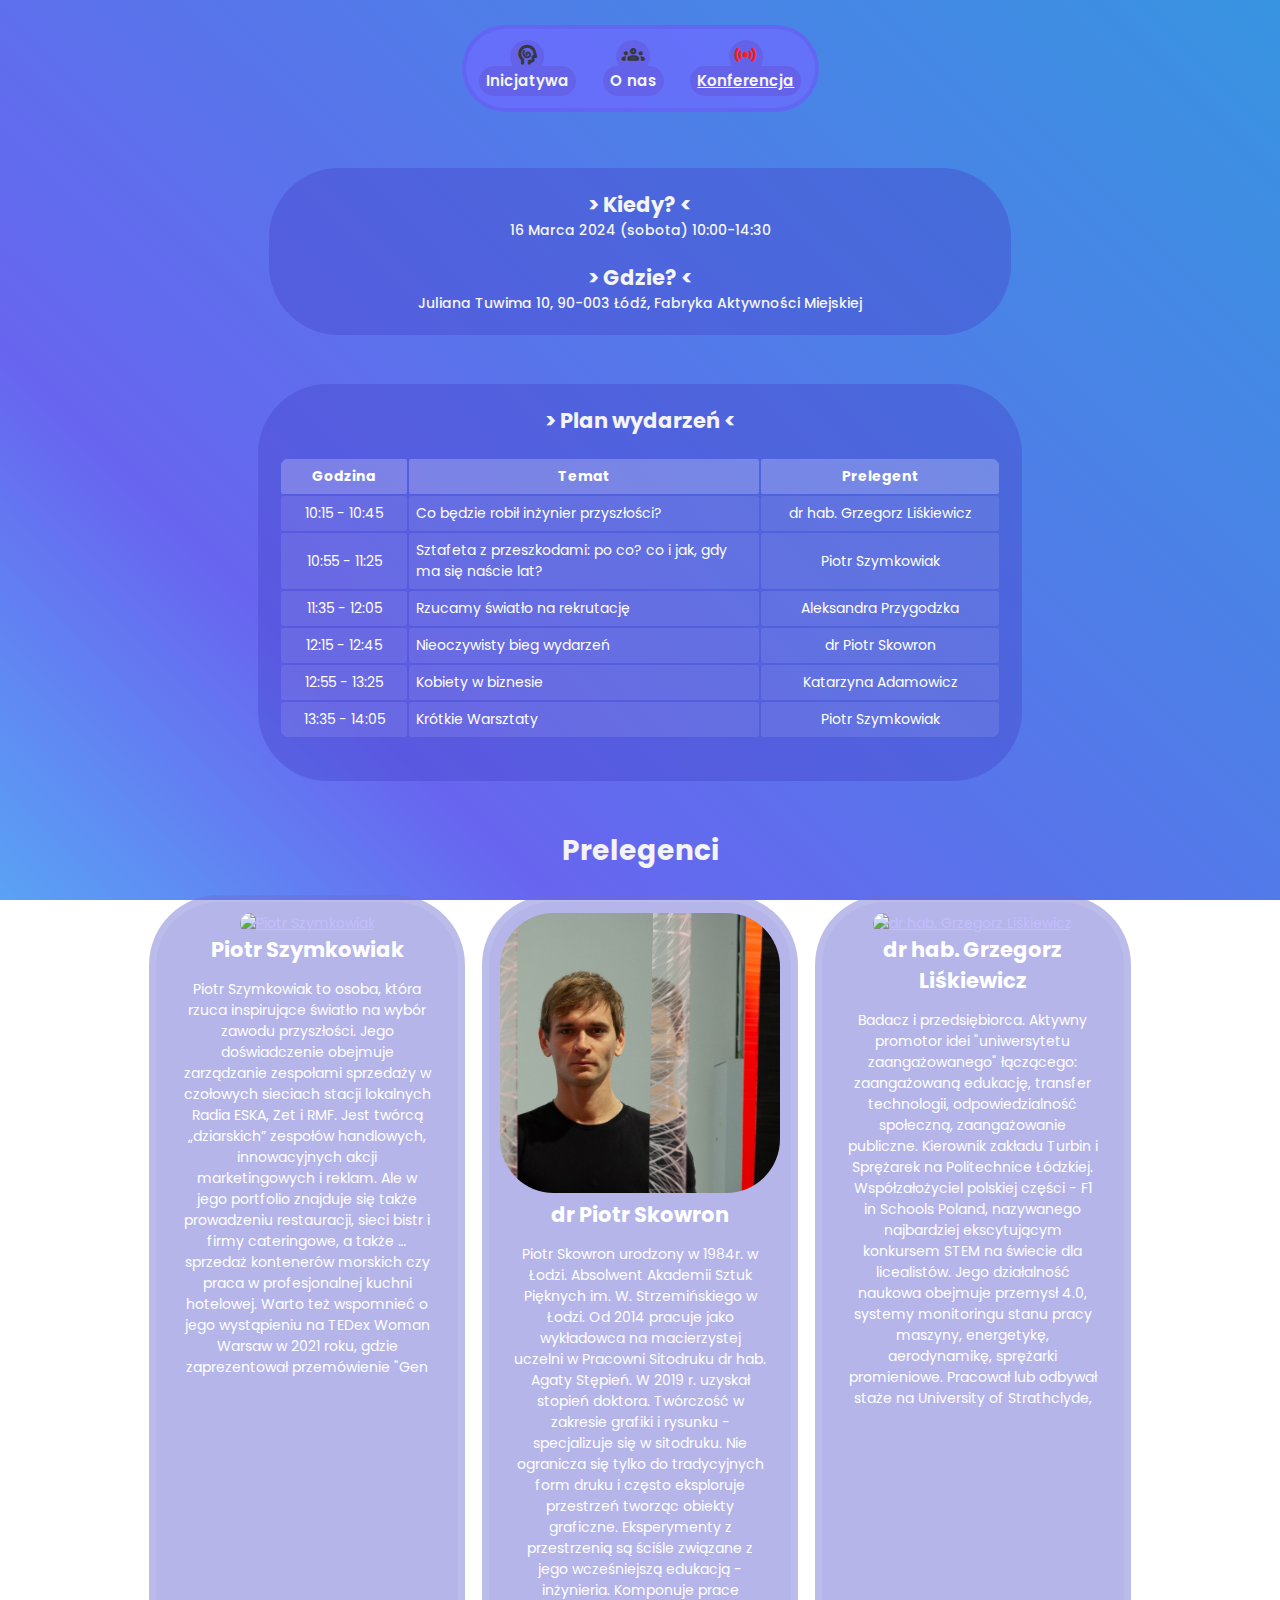
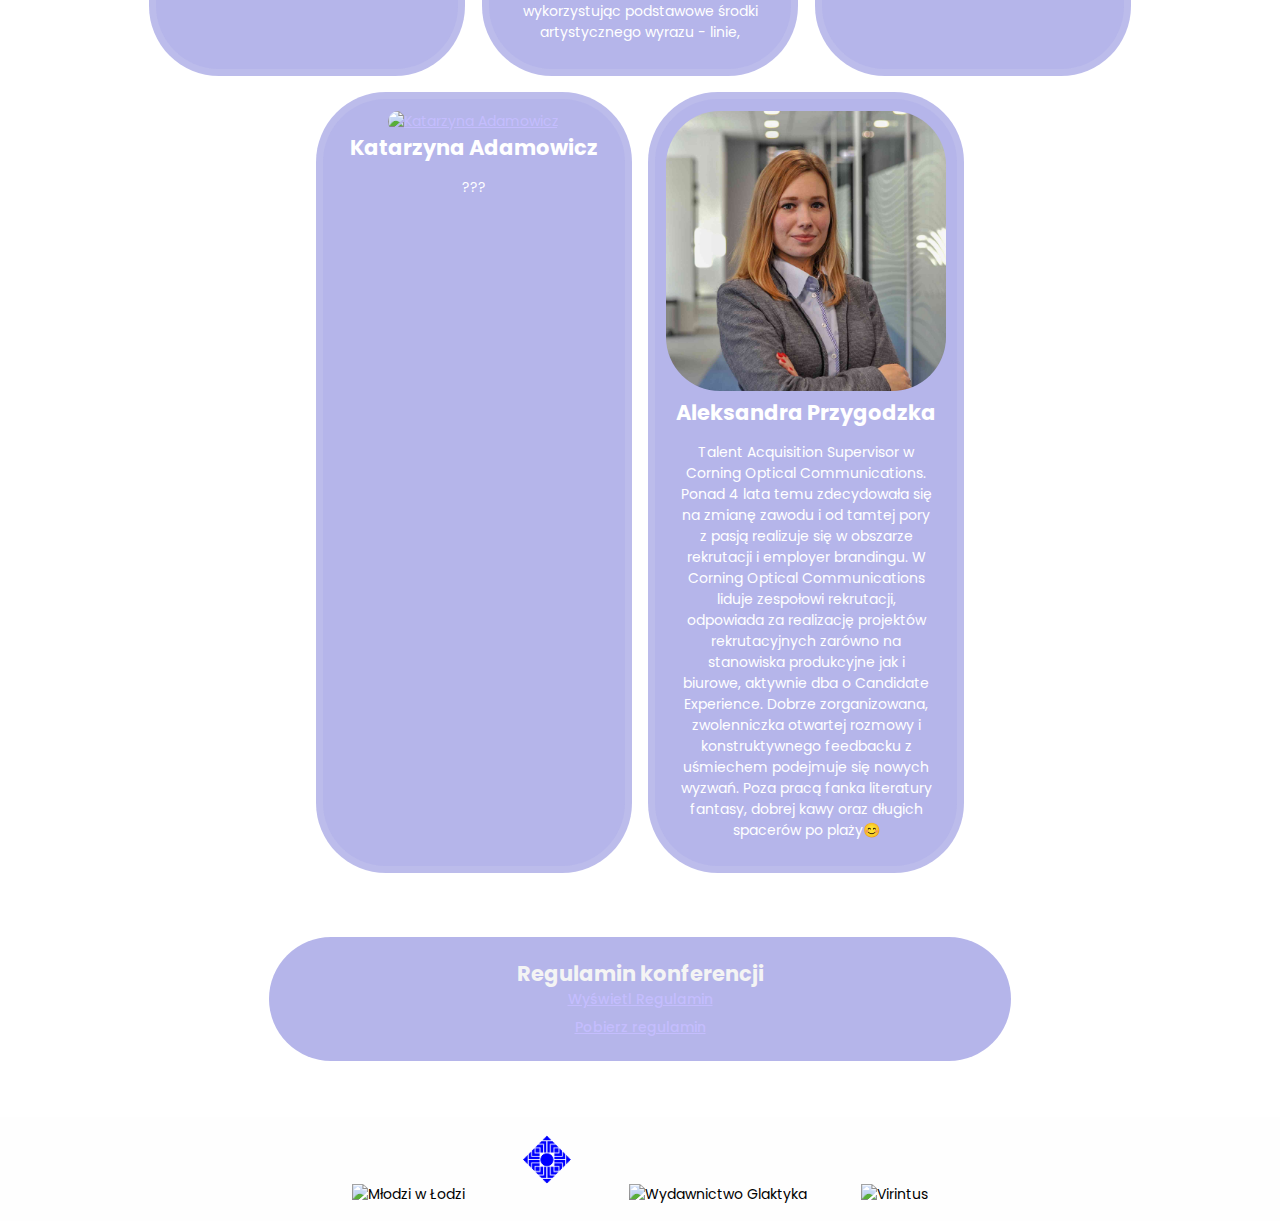
==== commit b69916b8: "schedule fix" ====
--- a/konferencja.html
+++ b/konferencja.html
@@ -75,23 +75,23 @@
                     </tr>
                     <tr>
                         <td>11:35 - 12:05</td>
+                        <td class="tab-left">Rzucamy światło na rekrutację</td>
+                        <td>Aleksandra Przygodzka</td>
+                    </tr>
+                    <tr>
+                        <td>12:15 - 12:45</td>
                         <td class="tab-left">Nieoczywisty bieg wydarzeń</td>
                         <td>dr Piotr Skowron</td>
                     </tr>
                     <tr>
-                        <td>12:15 - 12:45</td>
+                        <td>12:55 - 13:25</td>
                         <td class="tab-left">Kobiety w biznesie</td>
                         <td>Katarzyna Adamowicz</td>
                     </tr>
                     <tr>
-                        <td>12:55 - 13:25</td>
-                        <td class="tab-left">Od Laika do Bioinformatyka</td>
-                        <td>Wiktoria Wilman</td>
-                    </tr>
-                    <tr>
                         <td>13:35 - 14:05</td>
-                        <td class="tab-left">Rzucamy światło na rekrutację</td>
-                        <td>Aleksandra Przygodzka</td>
+                        <td class="tab-left">Krótkie Warsztaty</td>
+                        <td>Piotr Szymkowiak</td>
                     </tr>
                 </table>
                 <br>
@@ -103,51 +103,64 @@
             <div id="prl1" class="prelegent">
                 <a href="https://www.facebook.com/szymkowiak.piotr" target="_blank"><img src="./prelegenci/piotr_szymkowiak.jpg" alt="Piotr Szymkowiak"></a>
                 <h2>Piotr Szymkowiak</h2>
-                <p>Piotr Szymkowiak to osoba, która rzuca inspirujące światło na wybór zawodu przyszłości. 
+                <p>
+                    Piotr Szymkowiak to osoba, która rzuca inspirujące światło na wybór zawodu przyszłości. 
                     Jego doświadczenie obejmuje zarządzanie zespołami sprzedaży w czołowych sieciach stacji lokalnych Radia ESKA, Zet i RMF. 
                     Jest twórcą „dziarskich” zespołów handlowych, innowacyjnych akcji marketingowych i reklam. 
                     Ale w jego portfolio znajduje się także prowadzeniu restauracji, sieci bistr i firmy cateringowe, a także … 
                     sprzedaż kontenerów morskich czy praca w profesjonalnej kuchni hotelowej. 
                     Warto też wspomnieć o jego wystąpieniu na TEDex Woman Warsaw w 2021 roku, gdzie zaprezentował przemówienie "Gen zaradności", opowiadając o doświadczeniach z czasu pandemii: 
-                    pieczeniu i sprzedaży torów bezowych oraz rzemieślniczej produkcji kimchi, jako przykładów elastyczności i kreatywności w nieprzewidywalnie zmiennych czasach.</p>
+                    pieczeniu i sprzedaży torów bezowych oraz rzemieślniczej produkcji kimchi, jako przykładów elastyczności i kreatywności w nieprzewidywalnie zmiennych czasach.
+                </p>
             </div>
             <div id="prl2" class="prelegent">
                 <a href="https://www.instagram.com/larkhman/" target="_blank"><img src="./prelegenci/piotr_skowron.jpg" alt="dr Piotr Skowron"></a>
                 <h2>dr Piotr Skowron</h2>
-                <p>Piotr Skowron urodzony w 1984r. w Łodzi. Absolwent Akademii Sztuk Pięknych
+                <p>
+                    Piotr Skowron urodzony w 1984r. w Łodzi. Absolwent Akademii Sztuk Pięknych
                     im. W. Strzemińskiego w Łodzi. Od 2014 pracuje jako wykładowca na macierzystej uczelni
                     w Pracowni Sitodruku dr hab. Agaty Stępień. W 2019 r. uzyskał stopień doktora. Twórczość
                     w zakresie grafiki i rysunku - specjalizuje się w sitodruku. Nie ogranicza się tylko do tradycyjnych
                     form druku i często eksploruje przestrzeń tworząc obiekty graficzne. Eksperymenty z przestrzenią
                     są ściśle związane z jego wcześniejszą edukacją - inżynieria. Komponuje prace wykorzystując
-                    podstawowe środki artystycznego wyrazu - linie, płaszczyzny, kontrasty kolorów i faktur.</p>
+                    podstawowe środki artystycznego wyrazu - linie, płaszczyzny, kontrasty kolorów i faktur.
+                </p>
             </div>
             <div id="prl3" class="prelegent">
                 <a href="https://www.linkedin.com/in/grzegorz-liskiewicz/" target="_blank"><img src="./prelegenci/grzegorz_liskiewicz.jpg" alt="dr hab. Grzegorz Liśkiewicz"></a>
                 <h2>dr hab. Grzegorz Liśkiewicz</h2>
-                <p>Badacz i przedsiębiorca. Aktywny promotor idei "uniwersytetu zaangażowanego" łączącego: zaangażowaną edukację, transfer technologii, 
+                <p>
+                    Badacz i przedsiębiorca. Aktywny promotor idei "uniwersytetu zaangażowanego" łączącego: zaangażowaną edukację, transfer technologii, 
                     odpowiedzialność społeczną, zaangażowanie publiczne. Kierownik zakładu Turbin i Sprężarek na Politechnice Łódzkiej. 
                     Współzałożyciel polskiej części - F1 in Schools Poland, nazywanego najbardziej ekscytującym konkursem STEM na świecie dla licealistów.
                     Jego działalność naukowa obejmuje przemysł 4.0, systemy monitoringu stanu pracy maszyny, energetykę, aerodynamikę, sprężarki promieniowe. 
                     Pracował lub odbywał staże na University of Strathclyde, University of Leeds, University of Oxford, University of Cambridge, General Electric. 
                     Pełnił funkcje pełnomocnika Rektora ds. Przedsiębiorczości Akademickiej, Członka Zarządu Stowarzyszenia Top 500 Innovators i Spółki Celowej Politechniki Łódzkiej. 
                     Jest członkiem American Society of Mechanical Engineering, Institute of Physics, The Institution of Engineering and Technology, 
-                    Strathclyde Alumni Society. Mentor w programach TopMinds oraz Startups by Łódź.</p>
+                    Strathclyde Alumni Society. Mentor w programach TopMinds oraz Startups by Łódź.
+                </p>
             </div>
-            <div id="prl4" class="prelegent">
+            <!-- <div id="prl4" class="prelegent blue-filter">
                 <a href="https://www.instagram.com/biokoderka/" target="_blank"><img src="./prelegenci/Wiktoria-Wilman.png" alt="Wiktoria Wilman"></a>
                 <h2>Wiktoria Wilman</h2>
                 <p>Bioinformatyk i twórca bioinformatycznych treści, absolwentka kierunku Bioinformatyka na UPWr, członek Rady Programowej Kierunku Bioinformatyka na UPWr. W wolnych chwilach tworzy bezpłatne treści bioinformatyczne na swoich kanałach społecznościowych jako <a href="https://www.instagram.com/biokoderka/">@biokoderka</a> bazując na swoim doświadczeniu w branży BioTech <br>i MedTech.</p>
-            </div>
+            </div> -->
             <div id="prl5" class="prelegent">
-                <a href="" target="_blank"><img class="blue-filter" src="./assets/onas.png" alt="Katarzyna Adamowicz"></a>
-                <h2><!--Katarzyna Adamowicz--></h2>
+                <a href="" target="_blank"><img src="./prelegenci/katarzyna_adamowicz.jpg" alt="Katarzyna Adamowicz"></a>
+                <h2>Katarzyna Adamowicz</h2>
                 <p>???<!-- Poprowadzi prezentację na temat Kobiet w biznesie. Siła i różnorodności jednostki. W prezentacji podzieli się swoją wiedzą i wieloletnim doświadczeniem w pracy w przemyśle oraz opowie o postrzeganiu kobiet w biznesie wczoraj i dziś.--></p>
             </div>
             <div id="prl6" class="prelegent">
-                <a href="" target="_blank"><img class="blue-filter" src="./prelegenci/aleksandra_przygodzka.png" alt="Aleksandra Przygodzka"></a>
+                <a href="" target="_blank"><img src="./prelegenci/aleksandra_przygodzka.jpg" alt="Aleksandra Przygodzka"></a>
                 <h2>Aleksandra Przygodzka</h2>
-                <p>???</p>
+                <p>
+                    Talent Acquisition Supervisor w Corning Optical Communications.  
+                    Ponad 4 lata temu zdecydowała się na  zmianę zawodu i od tamtej pory z pasją realizuje się w obszarze rekrutacji i employer brandingu.
+                    W Corning Optical Communications liduje zespołowi rekrutacji, 
+                    odpowiada za realizację projektów rekrutacyjnych zarówno na stanowiska produkcyjne jak i biurowe, aktywnie dba o Candidate Experience.
+                    Dobrze zorganizowana, zwolenniczka otwartej rozmowy i konstruktywnego feedbacku z uśmiechem podejmuje się nowych wyzwań. 
+                    Poza pracą fanka literatury fantasy, dobrej kawy oraz długich spacerów po plaży😊
+                </p>
             </div>
         </div>
     </main>
--- a/css/style.css
+++ b/css/style.css
@@ -422,7 +422,7 @@
 }
 
 .blue-filter {
-    filter: brightness(1.2) invert(1) sepia(1) hue-rotate(180deg);
+    filter: brightness(1.2) invert(0) sepia(1) hue-rotate(180deg);
 }
 
 .prelegent img {
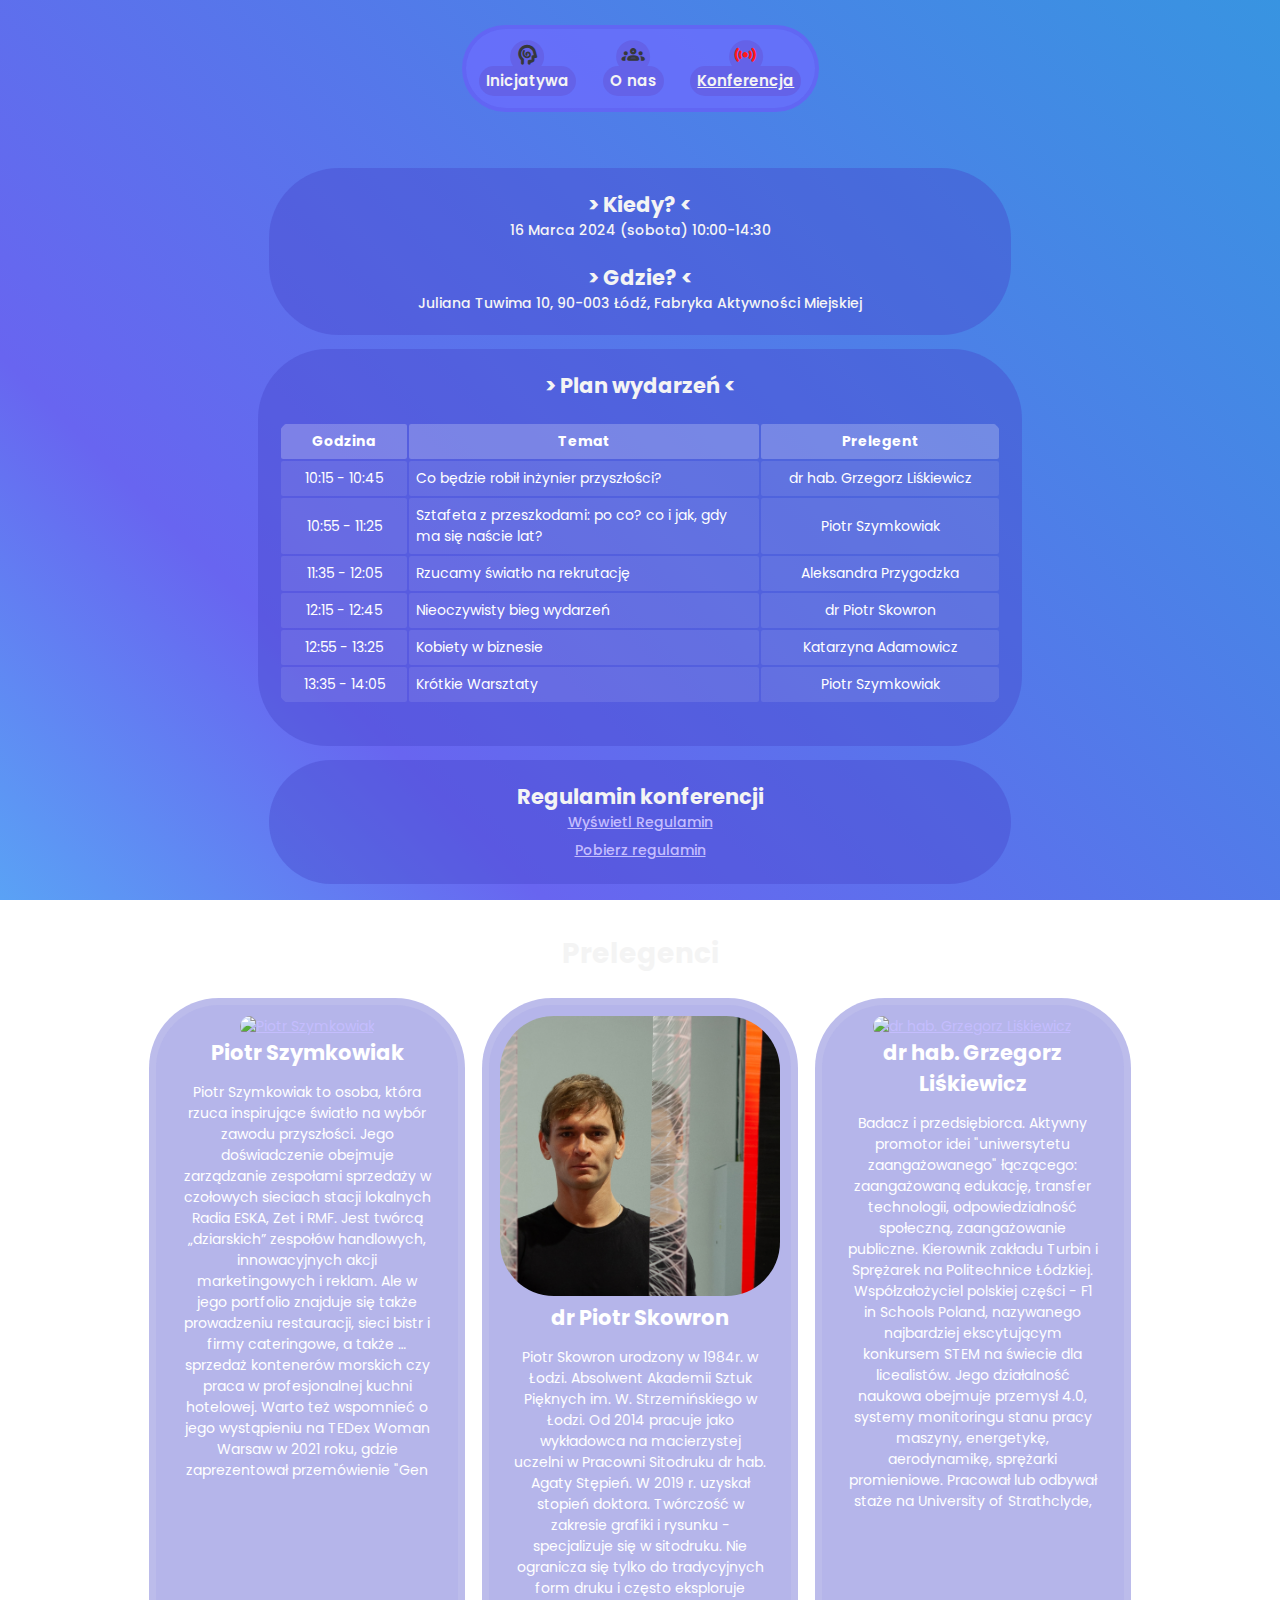
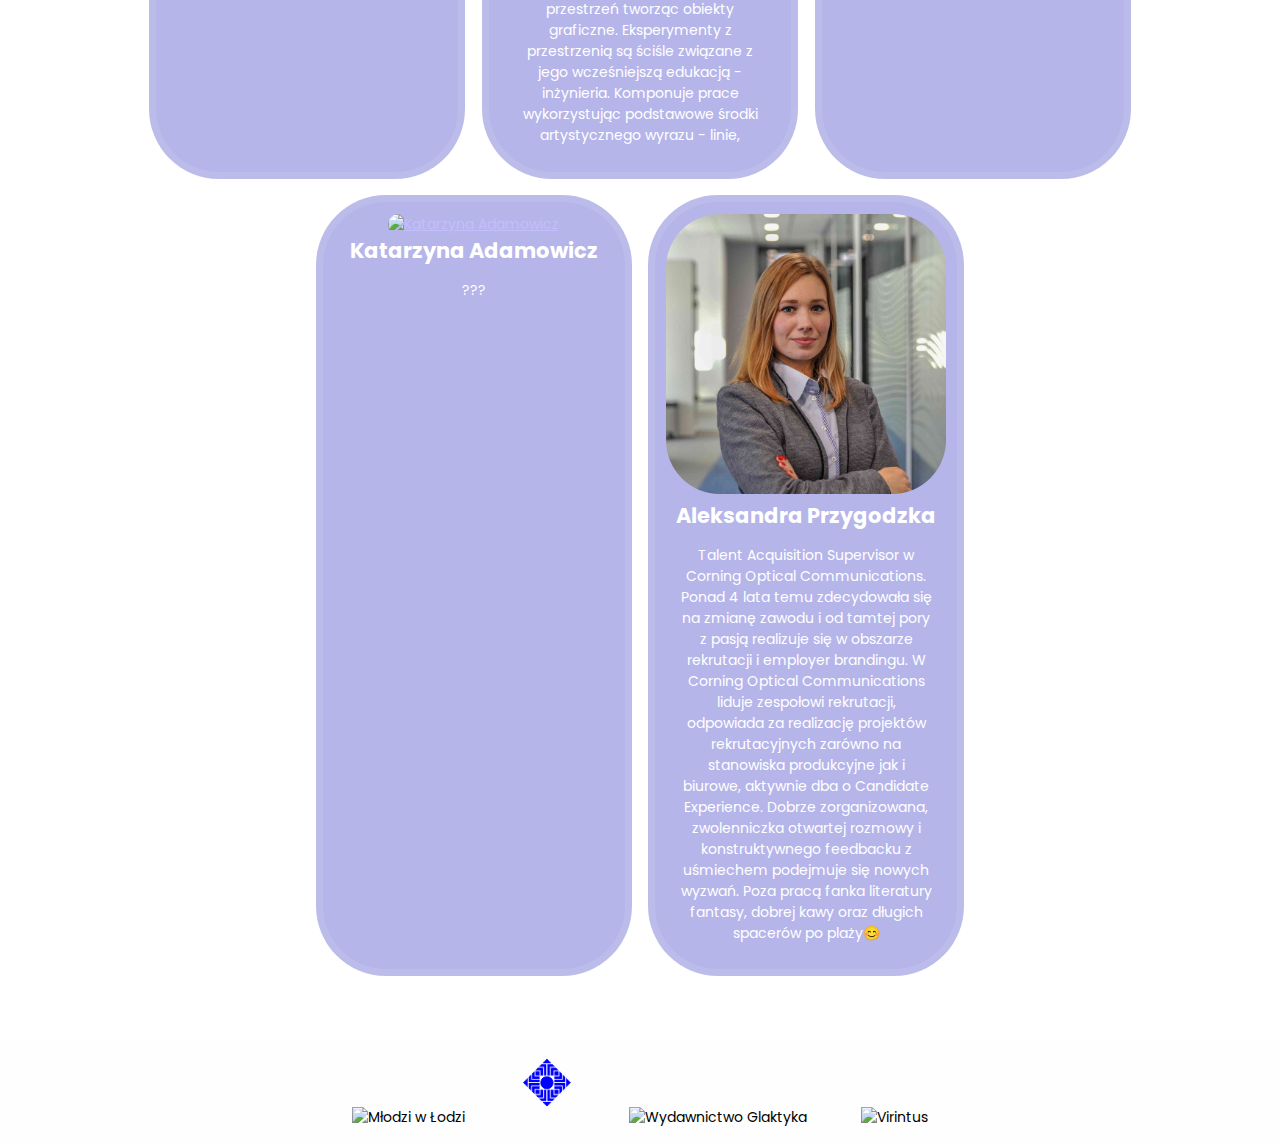
==== commit 388e1654: "Szybsze animacje, kompatybilność w przeglądarkach" ====
--- a/konferencja.html
+++ b/konferencja.html
@@ -52,7 +52,7 @@
                 Juliana Tuwima 10, 90-003 Łódź, Fabryka Aktywności Miejskiej
             </p>
         </div>
-        <br>
+
         <div class="aboutus">
             <h3>> Plan wydarzeń <</h3>
             <br>
@@ -97,7 +97,17 @@
                 <br>
             </p>
         </div>
+
+        <div class="aboutus">
+            <h3>Regulamin konferencji </h3>
+            <p><a target="_blank" href="./Regulamin_Konferencji.pdf">Wyświetl Regulamin</a></p>
+            
+            <p><a href="./Regulamin_Konferencji.pdf" download="./Regulamin_Konferencji.pdf" target="_blank"><i class="icon-download icon-text" title=" "></i> Pobierz regulamin</a></p>
+        </div>
+
         <br>
+
+
         <h1>Prelegenci</h1>
         <div class="prelegenci">
             <div id="prl1" class="prelegent">
@@ -164,12 +174,6 @@
             </div>
         </div>
     </main>
-    <div class="aboutus">
-        <h3>Regulamin konferencji </h3>
-        <p><a target="_blank" href="./Regulamin_Konferencji.pdf">Wyświetl Regulamin</a></p>
-        
-        <p><a href="./Regulamin_Konferencji.pdf" download="./Regulamin_Konferencji.pdf" target="_blank"><i class="icon-download icon-text" title=" "></i> Pobierz regulamin</a></p>
-    </div>
     <footer>
         <img class="partner-icon" src="./assets/patronat/logo-mlodzi.png" alt="Młodzi w Łodzi" data-link="https://mlodziwlodzi.pl/">
         <img class="partner-icon" src="./assets/patronat/logo-zsp9.png" alt="Zespół Szkół Politechnicznych nr 9" data-link="https://zsp9.pl/">
@@ -177,6 +181,5 @@
         <img class="partner-icon" src="./assets/patronat/virintus_logo.png" alt="Virintus" data-link="https://virintus.pl/">
     </footer>
     <script src="js/partners.js"></script>
-    <script src="js/block-inspect-element.js"></script>
 </body>
 </html>
--- a/css/style.css
+++ b/css/style.css
@@ -94,7 +94,7 @@
 .selection-menu {
     position: relative;
     /* width: clamp(30vw, 15rem, 90vw); */
-    height: 5vh;
+    min-height: 5vh;
     padding: 1.7em;
     padding-left: 4em;
     padding-right: 4em;
@@ -126,6 +126,7 @@
     padding: 0.25rem 0.5rem;
 
     flex-shrink: 0;
+    top: 0.8em; /*  Każda opcja menu powinna mieć element span, aby był dobry alignment  */
 }
 
 .selection-menu a span {
@@ -147,9 +148,9 @@
     border-radius: 1em;
 }
 
-.selection-menu a:has(span) {
+/* .selection-menu a:has(span) {
     top: 0.8em;
-}
+} */
 
 @media (max-width: 1440px) {
     .selection-menu {
@@ -208,7 +209,8 @@
     transform: translate(-50%, 10px);
     opacity: 0.5;
 
-    transition: transform 0.3s, width 0.3s 0.12s ease-in-out, opacity 0.3s 0.5s;
+    transition: 0.35s;
+    /* transition: transform 0.3s, width 0.3s 0.12s ease-in-out, opacity 0.3s 0.5s; */
 
 }
 .selection-menu a:hover::after {
@@ -302,7 +304,7 @@
     border: 0.35rem solid rgba(255,255,255,0.1);
     border-radius: 3rem;
 
-    width: clamp(10rem, 25rem, calc(100vw - 0.2rem));
+    width: clamp(10rem, 25rem, calc(100% - 0.2rem));
     height: 15rem;
 
     transition: 0.3s;
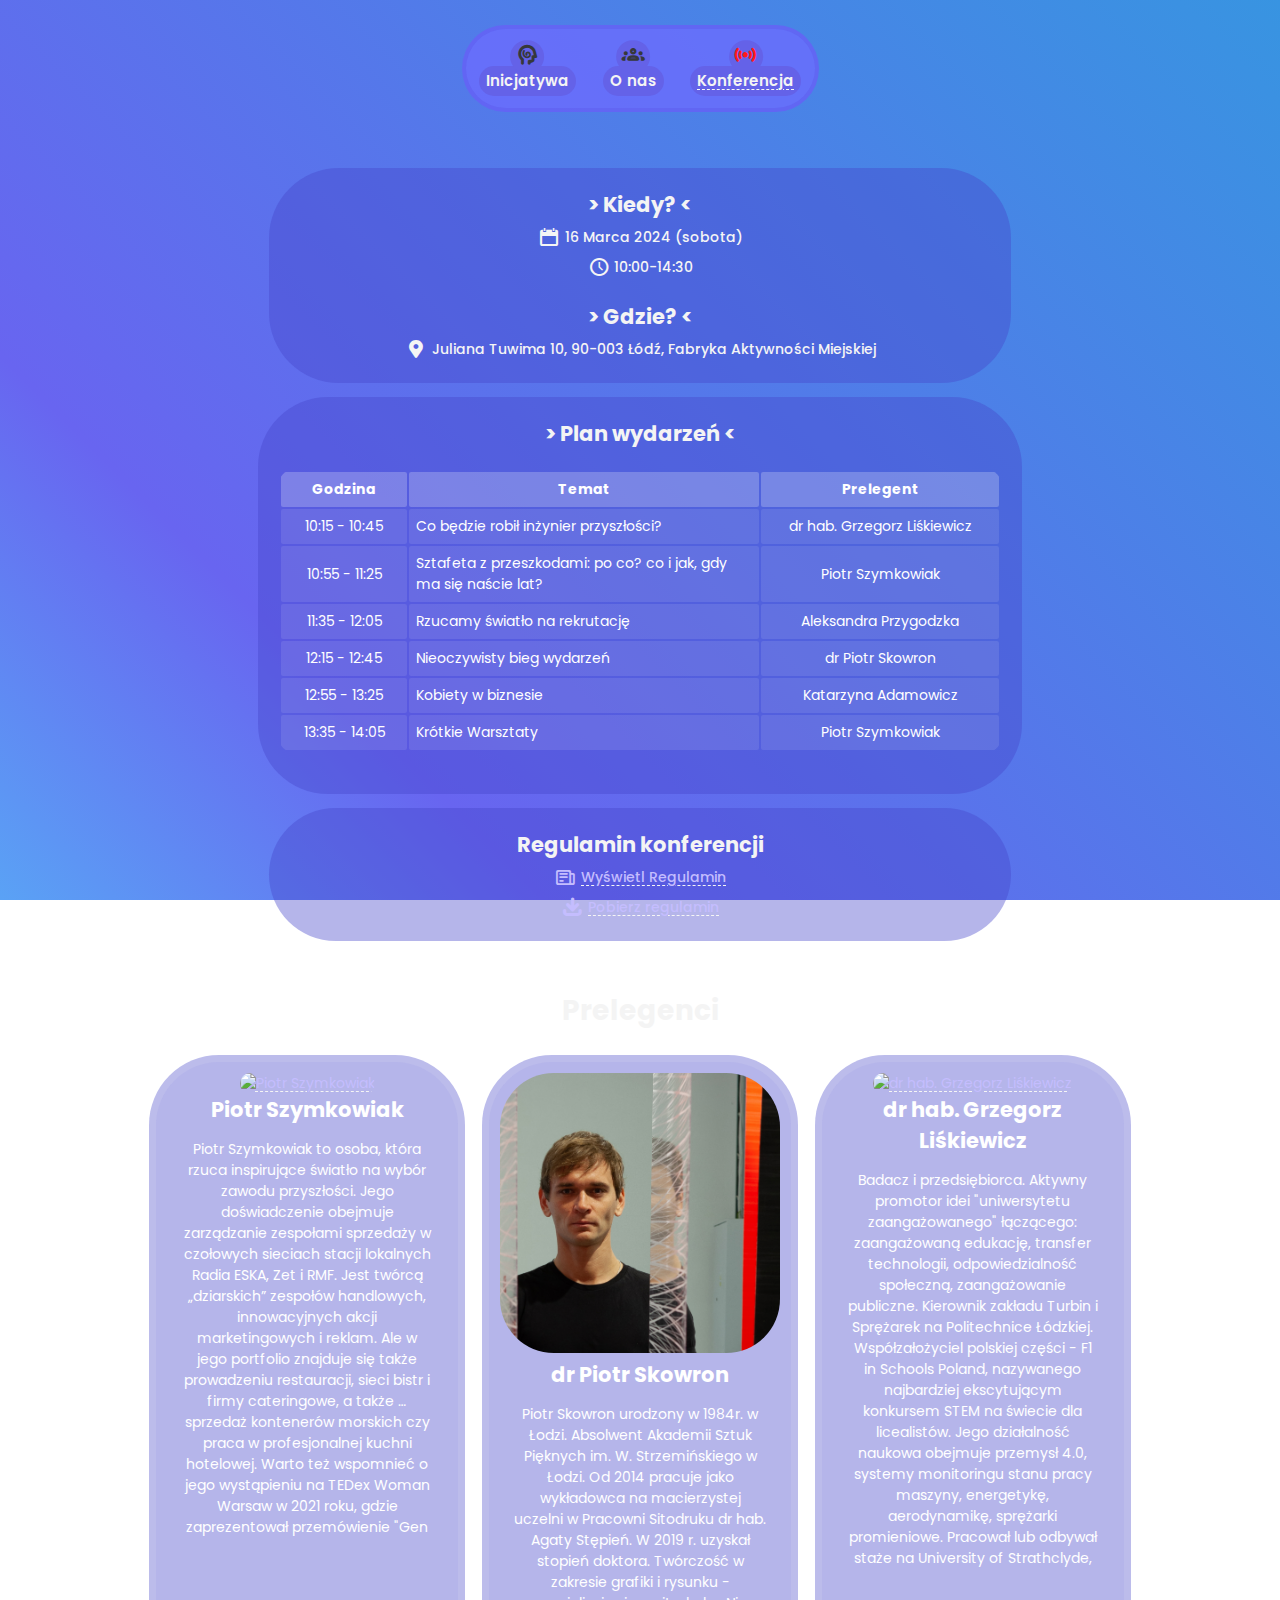
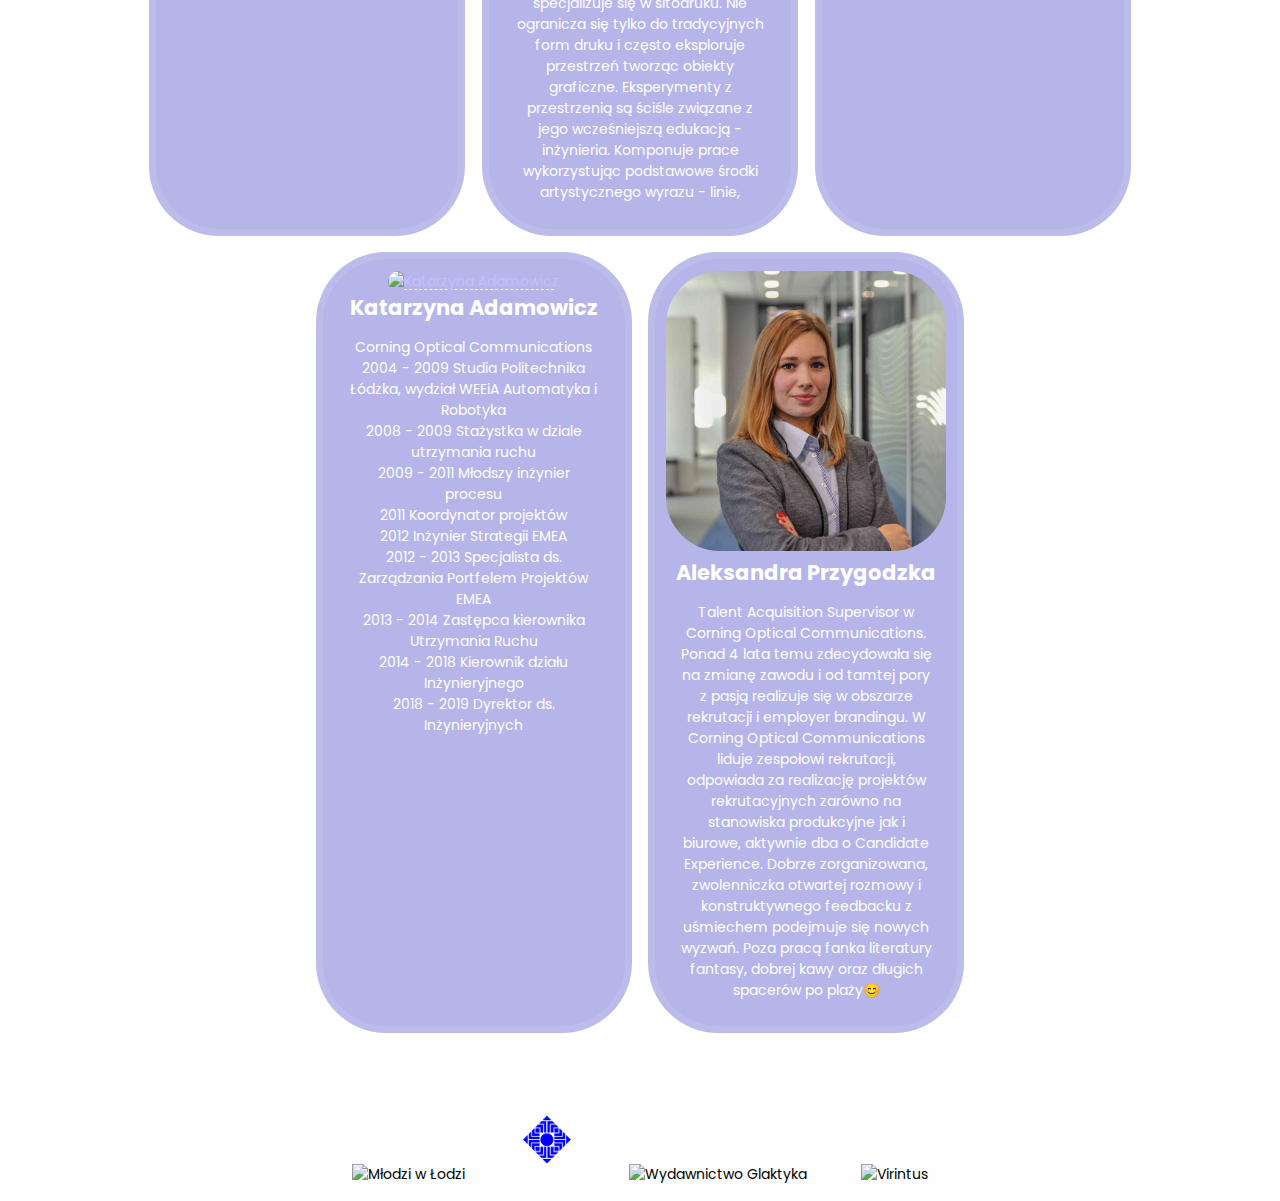
==== commit abecd7d9: "Merge branch 'main' of https://github.com/Kariera-Obiecana/kariera-obiecana.github.io" ====
--- a/konferencja.html
+++ b/konferencja.html
@@ -9,7 +9,7 @@
     <link rel="stylesheet" href="css/style.css">
 
     <link rel="icon" href="assets/logo-title2.png">
-    <link href="./fontello/css/fontello.css" rel="stylesheet" type="text/css" />
+    <link href="./css/fontello/css/fontello.css" rel="stylesheet" type="text/css" />
     <link rel="stylesheet" href="https://fonts.googleapis.com/css2?family=Material+Symbols+Rounded:opsz,wght,FILL,GRAD@20..48,100..700,0..1,-50..200" />
 </head>
 <body>
@@ -45,11 +45,12 @@
         <div class="aboutus">
             <h3>> Kiedy? <</h3>
             <p>
-                16 Marca 2024 (sobota) 10:00-14:30
+                <i class="icon-calendar icon-text" title=" "></i>16 Marca 2024 (sobota) <br>
+                <i class="icon-clock icon-text" title=" "></i>10:00-14:30
             </p> <br>
             <h3>> Gdzie? <</h3>
             <p>
-                Juliana Tuwima 10, 90-003 Łódź, Fabryka Aktywności Miejskiej
+                <i class="icon-location icon-text" title=" "></i>Juliana Tuwima 10, 90-003 Łódź, Fabryka Aktywności Miejskiej
             </p>
         </div>
 
@@ -100,14 +101,12 @@
 
         <div class="aboutus">
             <h3>Regulamin konferencji </h3>
-            <p><a target="_blank" href="./Regulamin_Konferencji.pdf">Wyświetl Regulamin</a></p>
+            <p><a target="_blank" href="./Regulamin_Konferencji.pdf"><i class="icon-newspaper-1 icon-text" title=" "></i>Wyświetl Regulamin</a></p>
             
-            <p><a href="./Regulamin_Konferencji.pdf" download="./Regulamin_Konferencji.pdf" target="_blank"><i class="icon-download icon-text" title=" "></i> Pobierz regulamin</a></p>
+            <p><a href="./Regulamin_Konferencji.pdf" download="./Regulamin_Konferencji.pdf" target="_blank"><i class="icon-download icon-text" title=" "></i>Pobierz regulamin</a></p>
         </div>
-
         <br>
-
-
+        
         <h1>Prelegenci</h1>
         <div class="prelegenci">
             <div id="prl1" class="prelegent">
@@ -158,7 +157,21 @@
             <div id="prl5" class="prelegent">
                 <a href="" target="_blank"><img src="./prelegenci/katarzyna_adamowicz.jpg" alt="Katarzyna Adamowicz"></a>
                 <h2>Katarzyna Adamowicz</h2>
-                <p>???<!-- Poprowadzi prezentację na temat Kobiet w biznesie. Siła i różnorodności jednostki. W prezentacji podzieli się swoją wiedzą i wieloletnim doświadczeniem w pracy w przemyśle oraz opowie o postrzeganiu kobiet w biznesie wczoraj i dziś.--></p>
+                <p>
+                Corning Optical Communications
+                2004 - 2009 Studia Politechnika Łódzka, wydział WEEiA Automatyka i Robotyka <br>
+                2008 - 2009 Stażystka w dziale utrzymania ruchu <br>
+                2009 - 2011 Młodszy inżynier procesu <br>
+                2011        Koordynator projektów <br>
+                2012        Inżynier Strategii EMEA <br>
+                2012 - 2013 Specjalista ds. Zarządzania Portfelem Projektów EMEA <br>
+                2013 - 2014 Zastępca kierownika Utrzymania Ruchu <br>
+                2014 - 2018 Kierownik działu Inżynieryjnego <br>
+                2018 - 2019 Dyrektor ds. Inżynieryjnych <br>
+                2019 - 2023 Dyrektor Produkcji <br>
+                2023 - 2024 Dyrektor Jakości <br>
+                2024 -      Dyrektor Programu <br>
+                </p>
             </div>
             <div id="prl6" class="prelegent">
                 <a href="" target="_blank"><img src="./prelegenci/aleksandra_przygodzka.jpg" alt="Aleksandra Przygodzka"></a>
--- a/css/style.css
+++ b/css/style.css
@@ -360,12 +360,27 @@
 
 .icon-text {
     position: relative;
-    top: 0.2rem;
+    top: 0.14rem;
+    right: 0.12rem;
     font-size: 1.4rem;
-    color: white;
     font-weight: 100;
 }
 
+a {
+    color: #c4bdfe;
+    text-decoration: dashed 0.1rem whitesmoke underline;
+    text-underline-offset: 0.19rem;
+    /* text-decoration: none; */
+}
+
+a:hover {
+    color: #f5f5f5;
+    text-decoration: none;
+}
+
+.target {
+    background: #919de3;
+}
 
 /* ///////////////////////// */
 /* Logo spinning / container */
@@ -537,16 +552,4 @@
 
 .prelegent ::-webkit-scrollbar{
     width: 8px;
-}
-
-a {
-    color: #c4bdfe;
-}
-
-a:hover {
-    color: #f5f5f5;
-}
-
-.target {
-    background: #919de3;
 }--- a/css/fontello/css/fontello.css
+++ b/css/fontello/css/fontello.css
@@ -0,0 +1,120 @@
+@font-face {
+  font-family: 'fontello';
+  src: url('../font/fontello.eot?34929771');
+  src: url('../font/fontello.eot?34929771#iefix') format('embedded-opentype'),
+       url('../font/fontello.woff2?34929771') format('woff2'),
+       url('../font/fontello.woff?34929771') format('woff'),
+       url('../font/fontello.ttf?34929771') format('truetype'),
+       url('../font/fontello.svg?34929771#fontello') format('svg');
+  font-weight: normal;
+  font-style: normal;
+}
+/* Chrome hack: SVG is rendered more smooth in Windozze. 100% magic, uncomment if you need it. */
+/* Note, that will break hinting! In other OS-es font will be not as sharp as it could be */
+/*
+@media screen and (-webkit-min-device-pixel-ratio:0) {
+  @font-face {
+    font-family: 'fontello';
+    src: url('../font/fontello.svg?34929771#fontello') format('svg');
+  }
+}
+*/
+[class^="icon-"]:before, [class*=" icon-"]:before {
+  font-family: "fontello";
+  font-style: normal;
+  font-weight: normal;
+  speak: never;
+
+  display: inline-block;
+  text-decoration: inherit;
+  width: 1em;
+  margin-right: .2em;
+  text-align: center;
+  /* opacity: .8; */
+
+  /* For safety - reset parent styles, that can break glyph codes*/
+  font-variant: normal;
+  text-transform: none;
+
+  /* fix buttons height, for twitter bootstrap */
+  line-height: 1em;
+
+  /* Animation center compensation - margins should be symmetric */
+  /* remove if not needed */
+  margin-left: .2em;
+
+  /* you can be more comfortable with increased icons size */
+  /* font-size: 120%; */
+
+  /* Font smoothing. That was taken from TWBS */
+  -webkit-font-smoothing: antialiased;
+  -moz-osx-font-smoothing: grayscale;
+
+  /* Uncomment for 3D effect */
+  /* text-shadow: 1px 1px 1px rgba(127, 127, 127, 0.3); */
+}
+
+.icon-quote-left:before { content: '\e801'; } /* '' */
+.icon-quote-right:before { content: '\e802'; } /* '' */
+.icon-quote-left-alt:before { content: '\e803'; } /* '' */
+.icon-quote-right-alt:before { content: '\e804'; } /* '' */
+.icon-calendar:before { content: '\e805'; } /* '' */
+.icon-chat:before { content: '\e806'; } /* '' */
+.icon-help:before { content: '\e807'; } /* '' */
+.icon-clock:before { content: '\e808'; } /* '' */
+.icon-share:before { content: '\e809'; } /* '' */
+.icon-cog:before { content: '\e80a'; } /* '' */
+.icon-newspaper:before { content: '\e80b'; } /* '' */
+.icon-vcard:before { content: '\e80c'; } /* '' */
+.icon-reply:before { content: '\e80d'; } /* '' */
+.icon-briefcase:before { content: '\e810'; } /* '' */
+.icon-lamp:before { content: '\e811'; } /* '' */
+.icon-doc:before { content: '\e812'; } /* '' */
+.icon-chat-1:before { content: '\e813'; } /* '' */
+.icon-folder:before { content: '\e814'; } /* '' */
+.icon-folder-open:before { content: '\e815'; } /* '' */
+.icon-search:before { content: '\e817'; } /* '' */
+.icon-home-1:before { content: '\e819'; } /* '' */
+.icon-users:before { content: '\e81a'; } /* '' */
+.icon-camera:before { content: '\e81b'; } /* '' */
+.icon-user:before { content: '\e81c'; } /* '' */
+.icon-group:before { content: '\e81f'; } /* '' */
+.icon-clock-1:before { content: '\e820'; } /* '' */
+.icon-article:before { content: '\e822'; } /* '' */
+.icon-clock-2:before { content: '\e825'; } /* '' */
+.icon-hourglass:before { content: '\e826'; } /* '' */
+.icon-feather:before { content: '\e828'; } /* '' */
+.icon-spin6:before { content: '\e839'; } /* '' */
+.icon-crown:before { content: '\e844'; } /* '' */
+.icon-download:before { content: '\f02e'; } /* '' */
+.icon-upload:before { content: '\f02f'; } /* '' */
+.icon-location:before { content: '\f031'; } /* '' */
+.icon-doc-1:before { content: '\f04a'; } /* '' */
+.icon-link:before { content: '\f07b'; } /* '' */
+.icon-export:before { content: '\f081'; } /* '' */
+.icon-github-circled:before { content: '\f09b'; } /* '' */
+.icon-pinterest-circled:before { content: '\f0d2'; } /* '' */
+.icon-pinterest-squared:before { content: '\f0d3'; } /* '' */
+.icon-mail:before { content: '\f0e0'; } /* '' */
+.icon-coffee:before { content: '\f0f4'; } /* '' */
+.icon-doc-text:before { content: '\f0f6'; } /* '' */
+.icon-quote-left-1:before { content: '\f10d'; } /* '' */
+.icon-quote-right-1:before { content: '\f10e'; } /* '' */
+.icon-help-1:before { content: '\f128'; } /* '' */
+.icon-info:before { content: '\f129'; } /* '' */
+.icon-puzzle:before { content: '\f12e'; } /* '' */
+.icon-ticket:before { content: '\f145'; } /* '' */
+.icon-link-ext-alt:before { content: '\f14c'; } /* '' */
+.icon-export-alt:before { content: '\f14d'; } /* '' */
+.icon-doc-inv:before { content: '\f15b'; } /* '' */
+.icon-youtube-play:before { content: '\f16a'; } /* '' */
+.icon-instagram:before { content: '\f16d'; } /* '' */
+.icon-mail-squared:before { content: '\f199'; } /* '' */
+.icon-graduation-cap:before { content: '\f19d'; } /* '' */
+.icon-spotify:before { content: '\f1bc'; } /* '' */
+.icon-share-1:before { content: '\f1e0'; } /* '' */
+.icon-share-squared:before { content: '\f1e1'; } /* '' */
+.icon-podcast:before { content: '\f2ce'; } /* '' */
+.icon-facebook-squared:before { content: '\f308'; } /* '' */
+.icon-linkedin-squared:before { content: '\f30c'; } /* '' */
+.icon-newspaper-1:before { content: '\f4f0'; } /* '' */
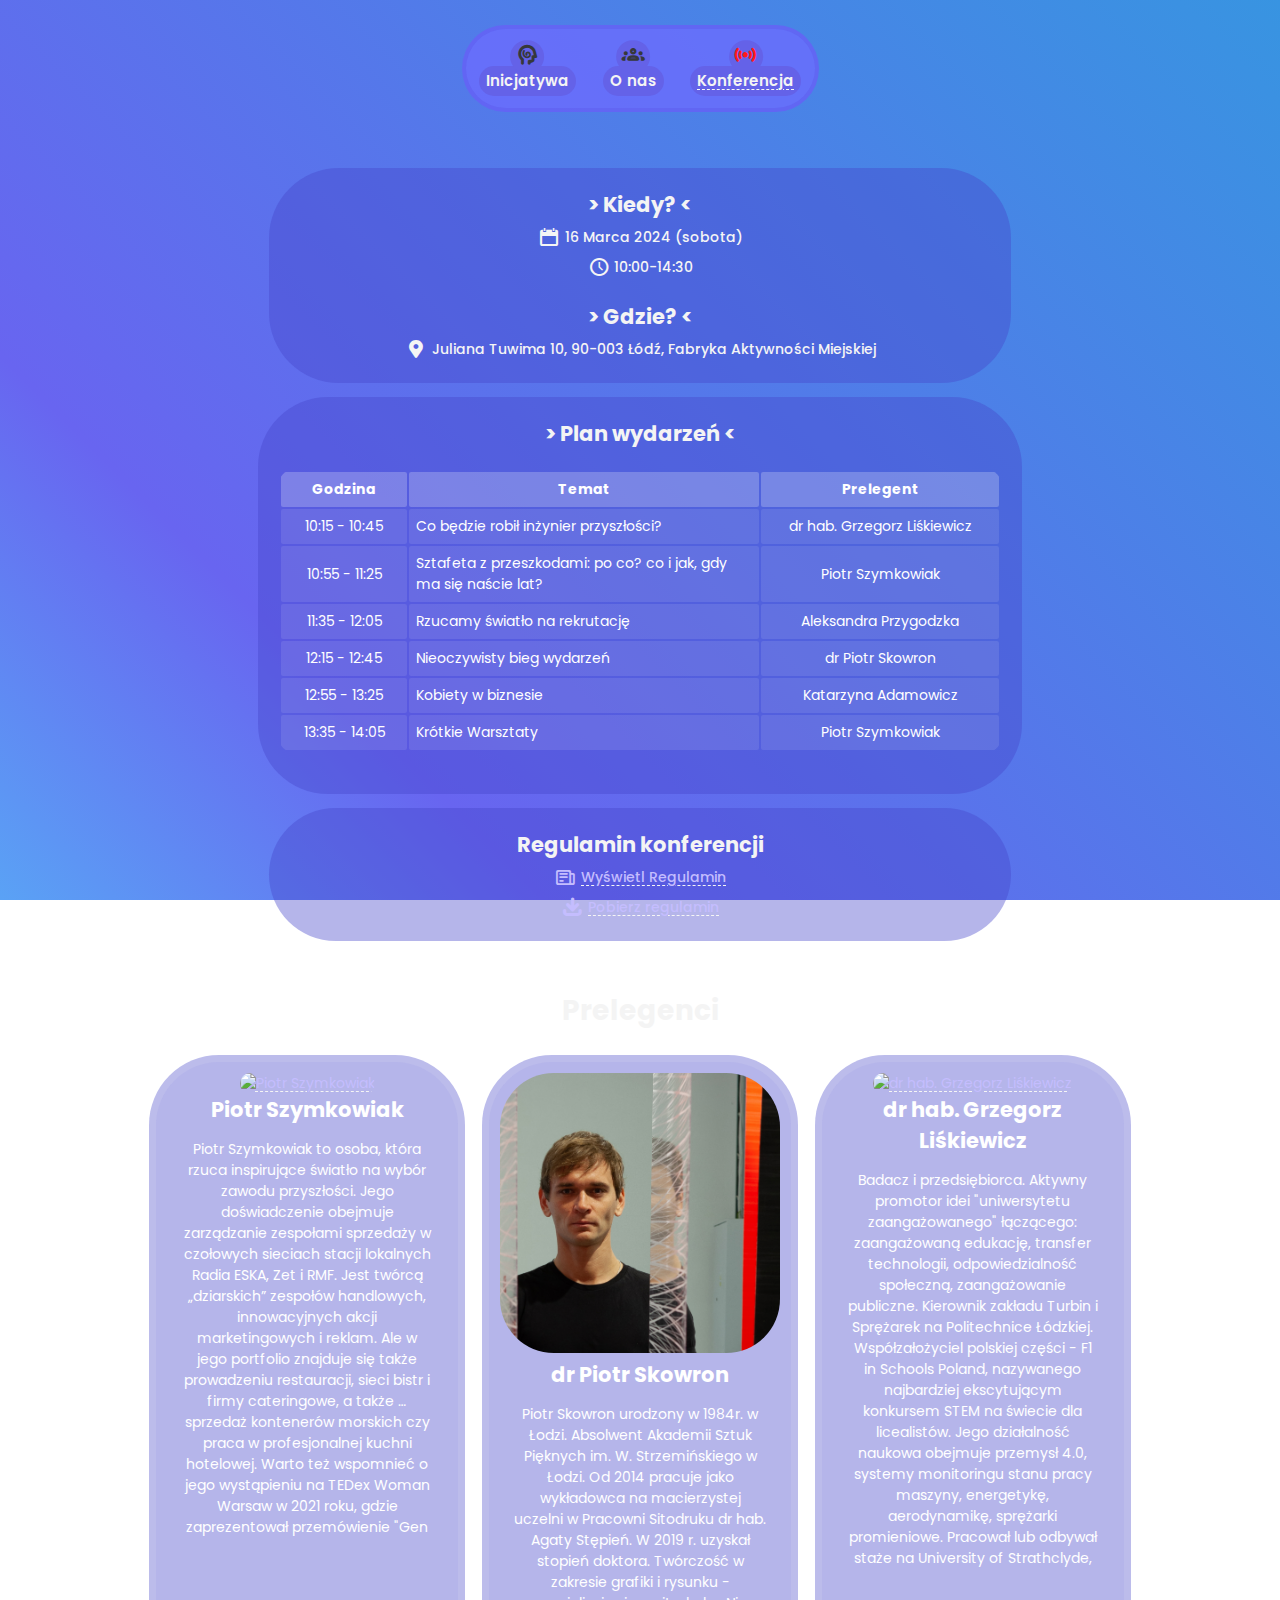
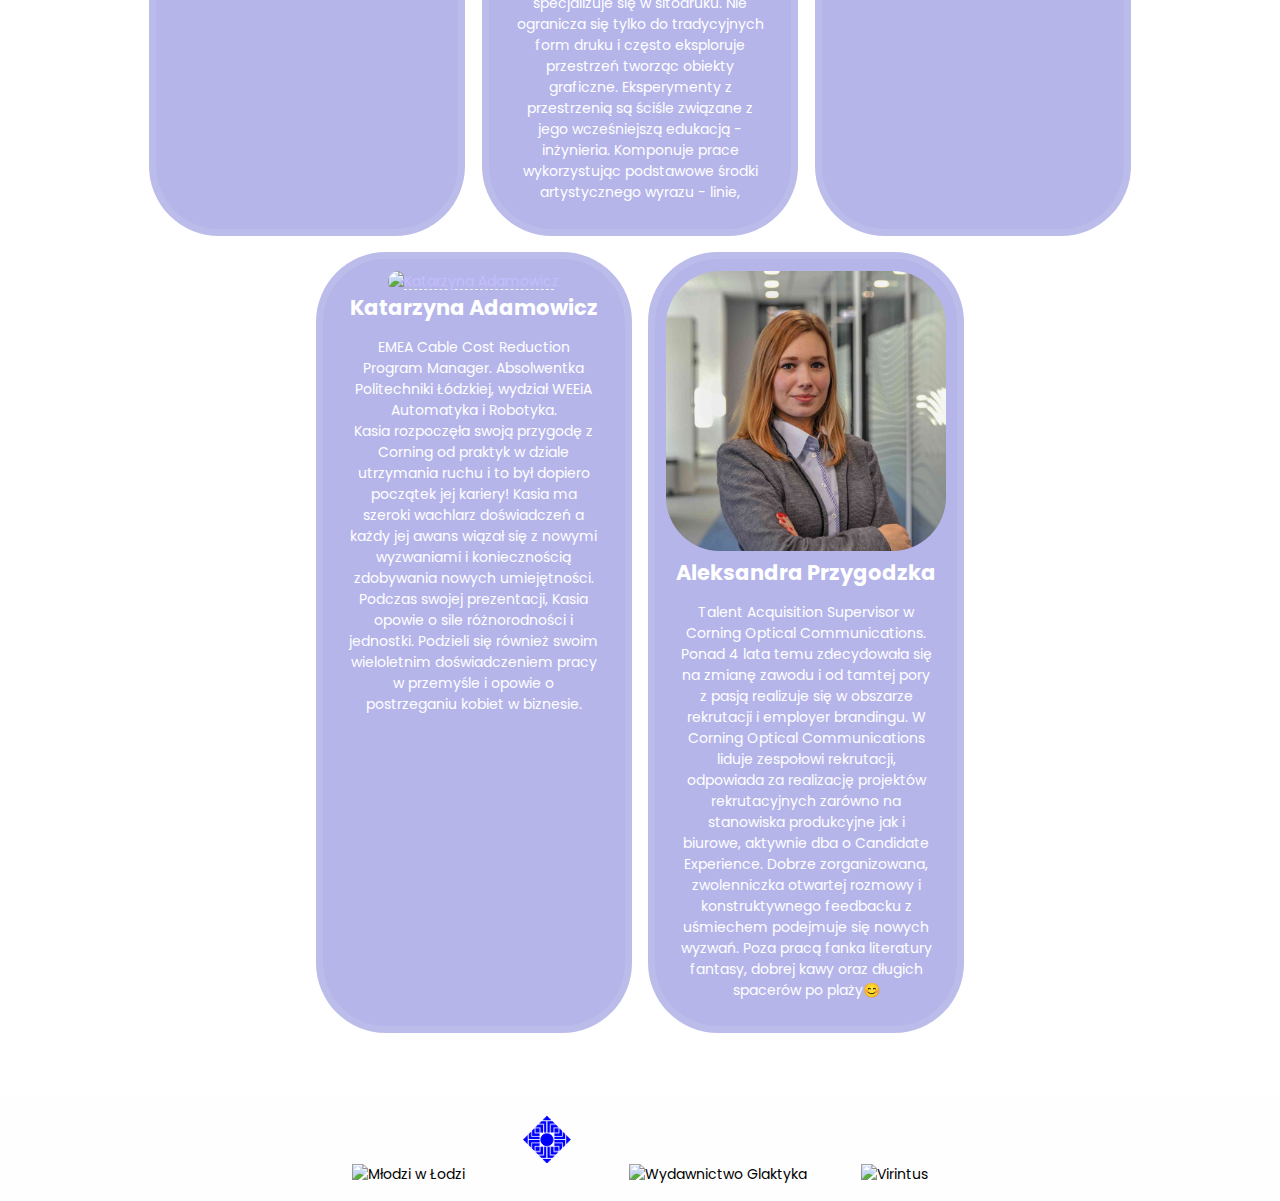
==== commit 0e66500a: "Update konferencja.html" ====
--- a/konferencja.html
+++ b/konferencja.html
@@ -14,7 +14,7 @@
 </head>
 <body>
     <!-- Change pages / navbar (if any are implemented) -->
-    <header class="selection-menu">
+    <header style="color: red;" class="selection-menu">
         
         <a href="index.html">
             Inicjatywa
@@ -158,19 +158,12 @@
                 <a href="" target="_blank"><img src="./prelegenci/katarzyna_adamowicz.jpg" alt="Katarzyna Adamowicz"></a>
                 <h2>Katarzyna Adamowicz</h2>
                 <p>
-                Corning Optical Communications
-                2004 - 2009 Studia Politechnika Łódzka, wydział WEEiA Automatyka i Robotyka <br>
-                2008 - 2009 Stażystka w dziale utrzymania ruchu <br>
-                2009 - 2011 Młodszy inżynier procesu <br>
-                2011        Koordynator projektów <br>
-                2012        Inżynier Strategii EMEA <br>
-                2012 - 2013 Specjalista ds. Zarządzania Portfelem Projektów EMEA <br>
-                2013 - 2014 Zastępca kierownika Utrzymania Ruchu <br>
-                2014 - 2018 Kierownik działu Inżynieryjnego <br>
-                2018 - 2019 Dyrektor ds. Inżynieryjnych <br>
-                2019 - 2023 Dyrektor Produkcji <br>
-                2023 - 2024 Dyrektor Jakości <br>
-                2024 -      Dyrektor Programu <br>
+                    EMEA Cable Cost Reduction Program Manager. Absolwentka Politechniki Łódzkiej, wydział WEEiA Automatyka i Robotyka.
+                    <br>
+                    Kasia rozpoczęła swoją przygodę z Corning od praktyk w dziale utrzymania ruchu i to był dopiero początek jej kariery! 
+                    Kasia ma szeroki wachlarz doświadczeń a każdy jej awans wiązał się z nowymi wyzwaniami i koniecznością zdobywania nowych umiejętności. 
+                    Podczas swojej prezentacji, Kasia opowie o sile różnorodności i jednostki. 
+                    Podzieli się również swoim wieloletnim doświadczeniem pracy w przemyśle i opowie o postrzeganiu kobiet w biznesie.
                 </p>
             </div>
             <div id="prl6" class="prelegent">
